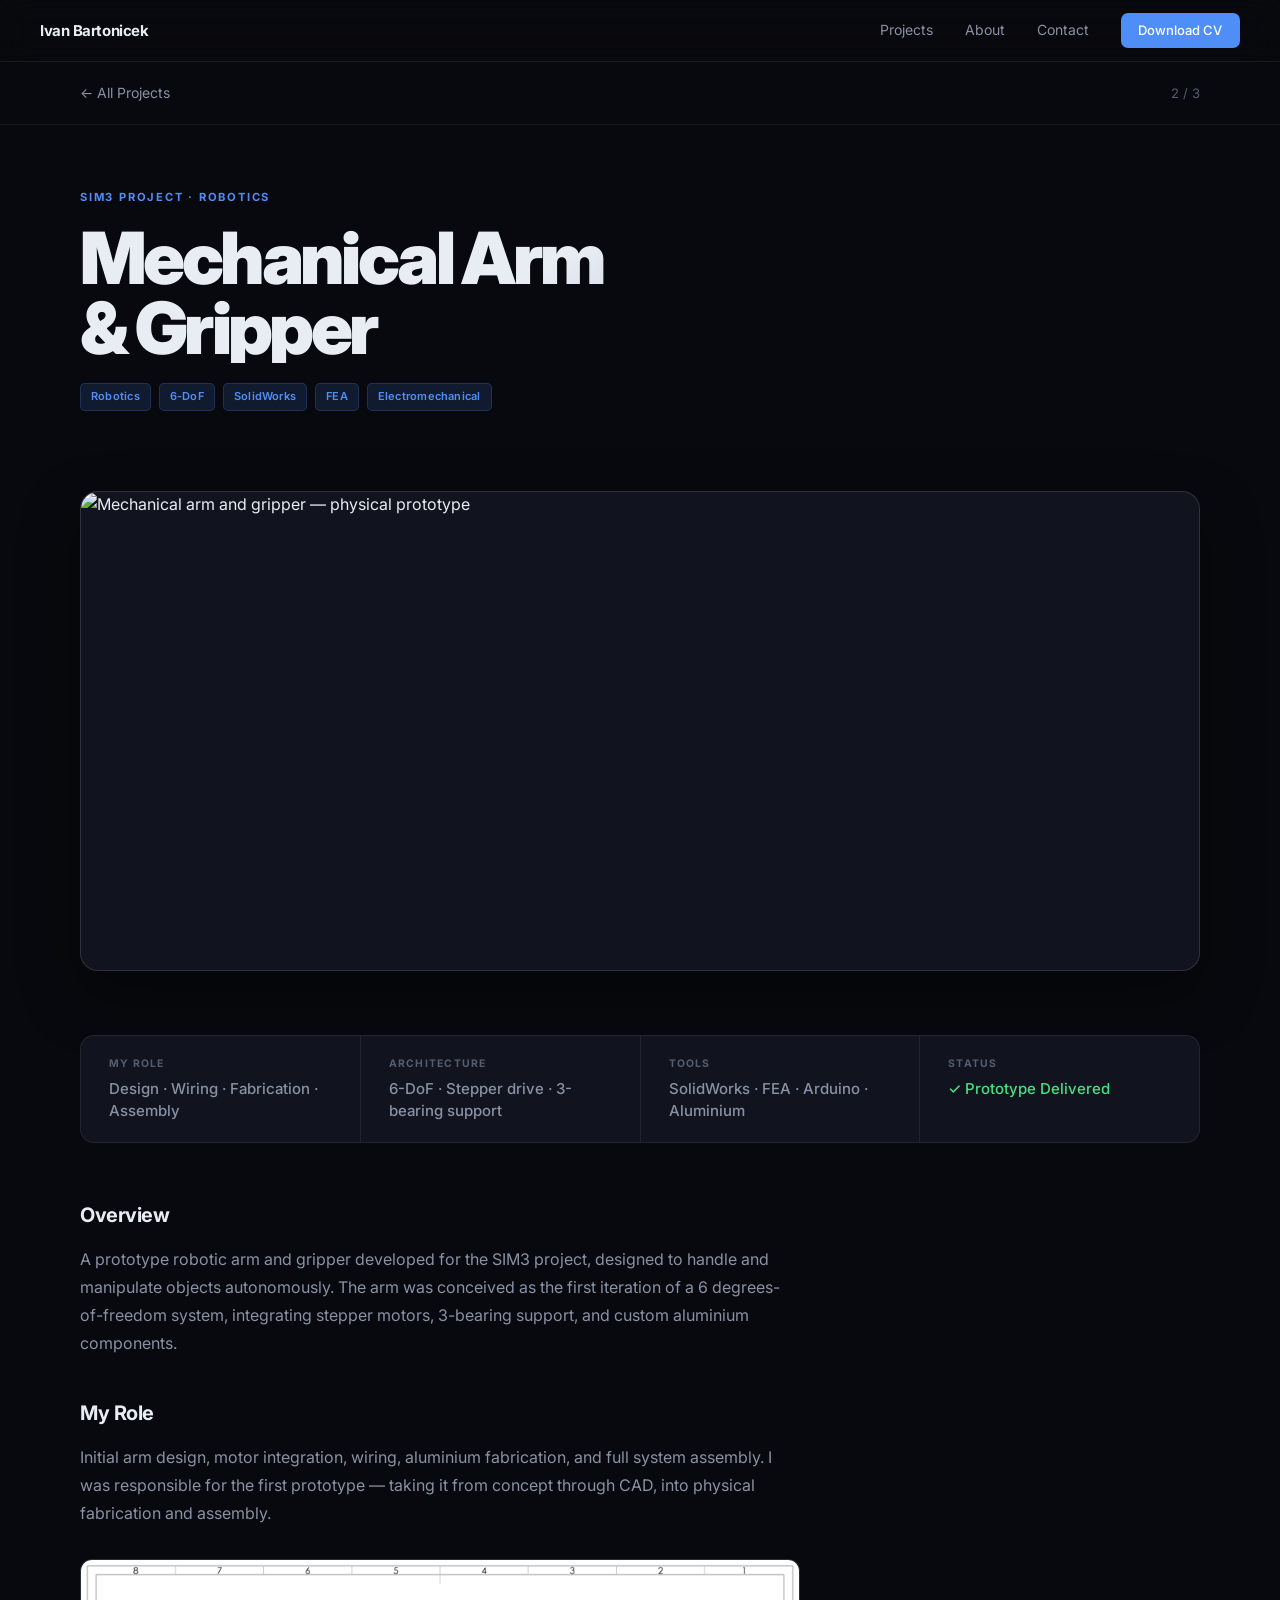
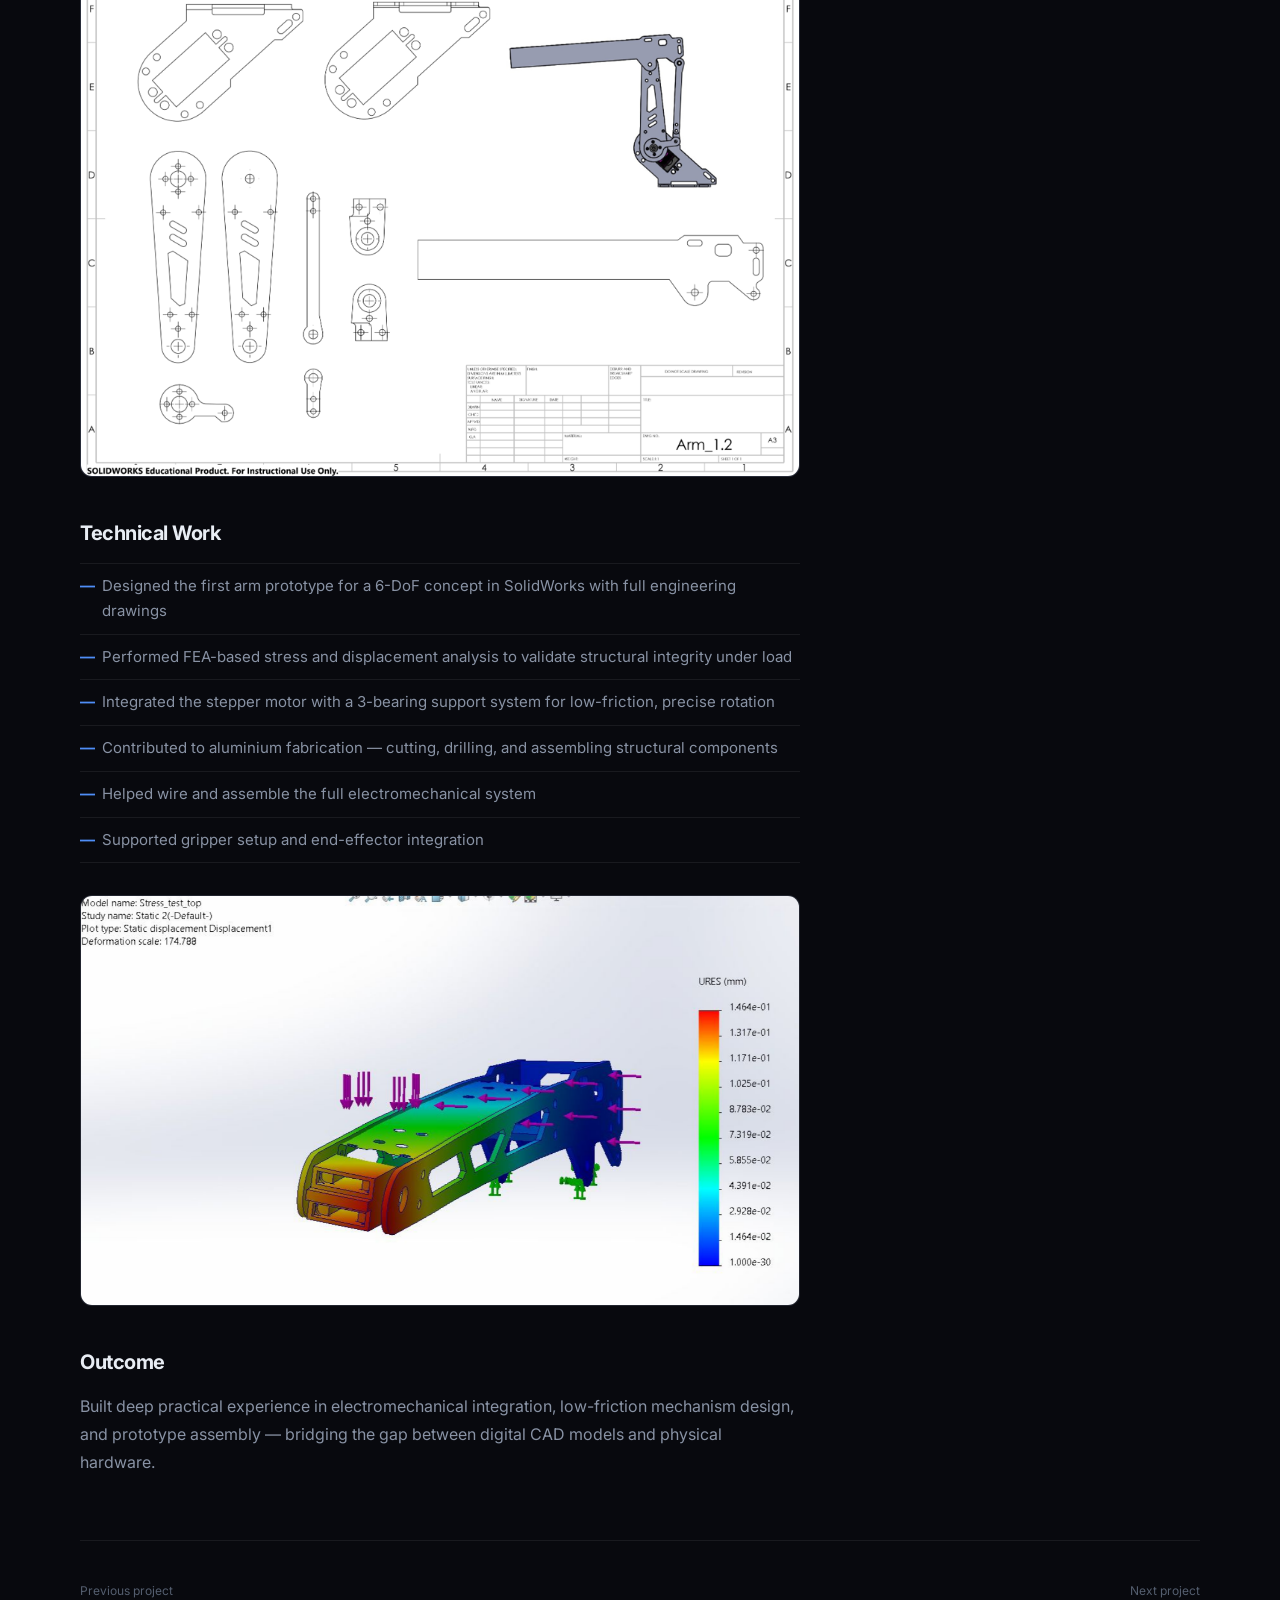
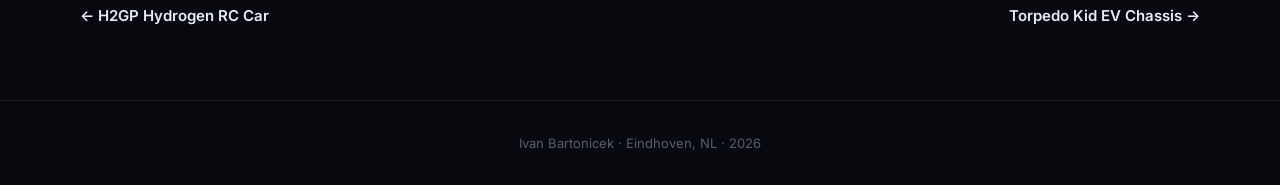
==== arm.html @ 15691b19 "Replace project sidebars with stats strip, update arm photo - Removed redundant sidebar from all 3 p" ====
<!DOCTYPE html>
<html lang="en">
<head>
  <meta charset="UTF-8">
  <meta name="viewport" content="width=device-width, initial-scale=1.0">
  <title>Mechanical Arm & Gripper — Ivan Bartonicek</title>
  <link rel="stylesheet" href="style.css">
  <link rel="preconnect" href="https://fonts.googleapis.com">
  <link rel="preconnect" href="https://fonts.gstatic.com" crossorigin>
  <link href="https://fonts.googleapis.com/css2?family=Inter:ital,opsz,wght@0,14..32,300..900;1,14..32,300..900&display=swap" rel="stylesheet">
</head>
<body>
  <nav id="nav" class="scrolled">
    <a href="index.html" class="nav-logo">Ivan Bartonicek</a>
    <div class="nav-links">
      <a href="index.html#projects" class="hide-sm">Projects</a>
      <a href="index.html#about" class="hide-sm">About</a>
      <a href="index.html#contact">Contact</a>
      <a href="cv.pdf" download class="nav-cta">Download CV</a>
    </div>
  </nav>

  <div class="project-nav-bar">
    <div class="container">
      <div class="project-nav-inner">
        <a href="index.html#projects" class="back-link">← All Projects</a>
        <span class="project-count">2 / 3</span>
      </div>
    </div>
  </div>

  <section class="project-hero-section">
    <div class="container">
      <p class="project-eyebrow">SIM3 Project · Robotics</p>
      <h1 class="project-title">Mechanical Arm<br>& Gripper</h1>
      <div class="project-tags">
        <span class="tag">Robotics</span>
        <span class="tag">6-DoF</span>
        <span class="tag">SolidWorks</span>
        <span class="tag">FEA</span>
        <span class="tag">Electromechanical</span>
      </div>
    </div>
  </section>

  <div class="container">
    <img src="images/arm-photo.jpg" alt="Mechanical arm and gripper — physical prototype" class="project-cover" style="object-fit:cover; object-position: center 40%;">

    <!-- Quick stats strip -->
    <div class="project-stats-strip">
      <div class="pstat">
        <div class="pstat-label">My Role</div>
        <div class="pstat-value">Design · Wiring · Fabrication · Assembly</div>
      </div>
      <div class="pstat-divider"></div>
      <div class="pstat">
        <div class="pstat-label">Architecture</div>
        <div class="pstat-value">6-DoF · Stepper drive · 3-bearing support</div>
      </div>
      <div class="pstat-divider"></div>
      <div class="pstat">
        <div class="pstat-label">Tools</div>
        <div class="pstat-value">SolidWorks · FEA · Arduino · Aluminium</div>
      </div>
      <div class="pstat-divider"></div>
      <div class="pstat">
        <div class="pstat-label">Status</div>
        <div class="pstat-value pstat-green">✓ Prototype Delivered</div>
      </div>
    </div>

    <div class="project-content-full">
      <h2>Overview</h2>
      <p>A prototype robotic arm and gripper developed for the SIM3 project, designed to handle and manipulate objects autonomously. The arm was conceived as the first iteration of a 6 degrees-of-freedom system, integrating stepper motors, 3-bearing support, and custom aluminium components.</p>

      <h2>My Role</h2>
      <p>Initial arm design, motor integration, wiring, aluminium fabrication, and full system assembly. I was responsible for the first prototype — taking it from concept through CAD, into physical fabrication and assembly.</p>

      <img src="images/arm-drawing.png" alt="SolidWorks engineering drawing" class="content-image contain">

      <h2>Technical Work</h2>
      <ul>
        <li>Designed the first arm prototype for a 6-DoF concept in SolidWorks with full engineering drawings</li>
        <li>Performed FEA-based stress and displacement analysis to validate structural integrity under load</li>
        <li>Integrated the stepper motor with a 3-bearing support system for low-friction, precise rotation</li>
        <li>Contributed to aluminium fabrication — cutting, drilling, and assembling structural components</li>
        <li>Helped wire and assemble the full electromechanical system</li>
        <li>Supported gripper setup and end-effector integration</li>
      </ul>

      <img src="images/torpedo-fea.png" alt="SolidWorks FEA — static displacement analysis" class="content-image">

      <h2>Outcome</h2>
      <p>Built deep practical experience in electromechanical integration, low-friction mechanism design, and prototype assembly — bridging the gap between digital CAD models and physical hardware.</p>
    </div>

    <div class="project-pagination">
      <a href="h2gp.html" class="page-link">
        <span class="page-link-label">Previous project</span>
        <span class="page-link-name">← H2GP Hydrogen RC Car</span>
      </a>
      <a href="torpedo.html" class="page-link" style="text-align:right">
        <span class="page-link-label">Next project</span>
        <span class="page-link-name">Torpedo Kid EV Chassis →</span>
      </a>
    </div>
  </div>

  <footer>
    <div class="container">Ivan Bartonicek · Eindhoven, NL · 2026</div>
  </footer>
</body>
</html>
---- style.css ----
/* ─── Variables ───────────────────────── */
:root {
  --bg:          #08090E;
  --bg-2:        #0D0F18;
  --surface:     #11141F;
  --surface-2:   #181C2A;
  --text:        #E8EDF4;
  --text-2:      #8892A4;
  --text-3:      #545E6F;
  --accent:      #4F8EF7;
  --accent-dim:  rgba(79,142,247,0.14);
  --accent-glow: rgba(79,142,247,0.3);
  --border:      rgba(255,255,255,0.07);
  --border-2:    rgba(255,255,255,0.13);
  --radius:      14px;
  --t:           0.22s ease;
  --max:         1200px;
  --font:        'Inter', -apple-system, BlinkMacSystemFont, sans-serif;
  --parallax-y:  0px;
}

/* ─── Reset ───────────────────────────── */
*, *::before, *::after { box-sizing: border-box; margin: 0; padding: 0; }
html { scroll-behavior: smooth; }
body {
  font-family: var(--font);
  background: var(--bg);
  color: var(--text);
  line-height: 1.6;
  -webkit-font-smoothing: antialiased;
  overflow-x: hidden;
}
/* Everything above the background layer */
nav, section, footer, .container { position: relative; z-index: 1; }
img { max-width: 100%; display: block; }
a { text-decoration: none; color: inherit; }

/* ─── Full-page background ────────────── */
.page-grid {
  position: fixed; inset: 0; z-index: 0; pointer-events: none;
  background-image:
    linear-gradient(rgba(79,142,247,0.035) 1px, transparent 1px),
    linear-gradient(90deg, rgba(79,142,247,0.035) 1px, transparent 1px);
  background-size: 72px 72px;
  will-change: transform;
}
.bg-orb {
  position: fixed; border-radius: 50%;
  pointer-events: none; z-index: 0;
  filter: blur(90px); will-change: transform;
}
.bg-orb-1 {
  width: 720px; height: 720px;
  background: radial-gradient(circle, rgba(79,142,247,0.13) 0%, transparent 70%);
  top: -180px; left: -180px;
}
.bg-orb-2 {
  width: 560px; height: 560px;
  background: radial-gradient(circle, rgba(120,100,255,0.09) 0%, transparent 70%);
  top: 55vh; right: -140px;
}
.bg-orb-3 {
  width: 480px; height: 480px;
  background: radial-gradient(circle, rgba(79,142,247,0.07) 0%, transparent 70%);
  bottom: 10vh; left: 25%;
}

/* ─── Keyframes ───────────────────────── */
@keyframes fadeInUp {
  from { opacity: 0; transform: translateY(32px); }
  to   { opacity: 1; transform: translateY(0); }
}
@keyframes fadeInRight {
  from { opacity: 0; transform: translateX(40px); }
  to   { opacity: 1; transform: translateX(0); }
}
@keyframes float {
  0%, 100% { transform: translateY(0); }
  50%       { transform: translateY(-12px); }
}
@keyframes scrollPulse {
  0%, 100% { transform: translateY(0); opacity: 0.8; }
  50%       { transform: translateY(8px); opacity: 0.2; }
}
@keyframes gradientShift {
  0%, 100% { background-position: 0% 50%; }
  50%       { background-position: 100% 50%; }
}

/* ─── Nav ─────────────────────────────── */
nav {
  position: fixed; top: 0; left: 0; right: 0; z-index: 100;
  height: 62px;
  display: flex; align-items: center; justify-content: space-between;
  padding: 0 2.5rem;
  transition: background var(--t), border-color var(--t);
}
nav.scrolled {
  background: rgba(8,9,14,0.88);
  backdrop-filter: blur(16px); -webkit-backdrop-filter: blur(16px);
  border-bottom: 1px solid var(--border);
}
.nav-logo { font-weight: 700; font-size: 0.9375rem; letter-spacing: -0.03em; }
.nav-links { display: flex; align-items: center; gap: 2rem; }
.nav-links a { font-size: 0.875rem; color: var(--text-2); transition: color var(--t); }
.nav-links a:hover { color: var(--text); }
.nav-cta {
  background: var(--accent) !important; color: #fff !important;
  padding: 0.45rem 1.1rem; border-radius: 7px;
  font-weight: 500; font-size: 0.8125rem !important;
  transition: opacity var(--t), box-shadow var(--t) !important;
}
.nav-cta:hover { opacity: 0.88 !important; box-shadow: 0 0 20px var(--accent-glow) !important; }

/* ─── Container ───────────────────────── */
.container { max-width: var(--max); margin: 0 auto; padding: 0 2.5rem; }

/* ─── Hero ────────────────────────────── */
.hero {
  min-height: 100vh;
  display: flex; align-items: center;
  padding: 7rem 0 5rem;
  position: relative; overflow: hidden;
}
.hero::before {
  content: '';
  position: absolute; inset: 0;
  background-image:
    linear-gradient(rgba(79,142,247,0.045) 1px, transparent 1px),
    linear-gradient(90deg, rgba(79,142,247,0.045) 1px, transparent 1px);
  background-size: 64px 64px;
  transform: translateY(var(--parallax-y));
  pointer-events: none; will-change: transform;
}
.hero::after {
  content: '';
  position: absolute; top: -20%; left: -10%;
  width: 70%; height: 80%;
  background: radial-gradient(ellipse, rgba(79,142,247,0.1) 0%, transparent 70%);
  pointer-events: none;
}
.hero-inner {
  display: grid;
  grid-template-columns: 1.15fr 0.85fr;
  gap: 4rem; align-items: center;
  position: relative; z-index: 1;
}

/* Hero entrance animations */
.hero-eyebrow {
  display: inline-flex; align-items: center; gap: 0.5rem;
  font-size: 0.75rem; font-weight: 600;
  color: var(--accent); letter-spacing: 0.12em;
  text-transform: uppercase; margin-bottom: 1.5rem;
  background: var(--accent-dim);
  border: 1px solid rgba(79,142,247,0.25);
  padding: 0.3rem 0.875rem; border-radius: 100px;
  animation: fadeInUp 0.7s cubic-bezier(0.16,1,0.3,1) 0.05s both;
}
.hero-name {
  font-size: clamp(3.5rem, 7vw, 6rem);
  font-weight: 900; letter-spacing: -0.05em;
  line-height: 0.95; margin-bottom: 1.5rem;
  background: linear-gradient(135deg, #E8EDF4 0%, #8892A4 100%);
  background-size: 200% 200%;
  -webkit-background-clip: text; -webkit-text-fill-color: transparent; background-clip: text;
  animation: fadeInUp 0.8s cubic-bezier(0.16,1,0.3,1) 0.18s both;
}
.hero-subtitle {
  font-size: 1.125rem; color: var(--text-2);
  margin-bottom: 1.25rem;
  animation: fadeInUp 0.7s cubic-bezier(0.16,1,0.3,1) 0.32s both;
}
.hero-desc {
  font-size: 1rem; color: var(--text-2);
  max-width: 440px; line-height: 1.75; margin-bottom: 2.75rem;
  animation: fadeInUp 0.7s cubic-bezier(0.16,1,0.3,1) 0.44s both;
}
.hero-actions {
  display: flex; gap: 0.875rem; flex-wrap: wrap; margin-bottom: 3rem;
  animation: fadeInUp 0.7s cubic-bezier(0.16,1,0.3,1) 0.54s both;
}
.hero-stats {
  display: flex; gap: 2rem;
  padding-top: 2rem; border-top: 1px solid var(--border);
  animation: fadeInUp 0.7s cubic-bezier(0.16,1,0.3,1) 0.68s both;
}
.hstat-num {
  font-size: 1.625rem; font-weight: 800;
  letter-spacing: -0.04em; color: var(--text);
}
.hstat-label { font-size: 0.75rem; color: var(--text-3); margin-top: 0.125rem; }

/* Hero image */
.hero-image-wrap {
  animation: fadeInRight 0.9s cubic-bezier(0.16,1,0.3,1) 0.2s both;
}
.hero-image-inner {
  background: var(--surface);
  border: 1px solid var(--border-2); border-radius: 20px; overflow: hidden;
  box-shadow: 0 32px 80px rgba(0,0,0,0.5), 0 0 0 1px var(--border);
  animation: float 6s ease-in-out infinite;
  will-change: transform;
}
.hero-image-inner img { width: 100%; }
.hero-img-badge {
  position: absolute; bottom: -0.75rem; right: -0.75rem;
  background: var(--surface-2); border: 1px solid var(--border-2);
  border-radius: 11px; padding: 0.7rem 1rem;
  display: flex; align-items: center; gap: 0.5rem;
  box-shadow: 0 8px 24px rgba(0,0,0,0.4);
}
.badge-dot {
  width: 7px; height: 7px; background: #4ADE80;
  border-radius: 50%; flex-shrink: 0;
  animation: pulse 2s infinite;
}
@keyframes pulse {
  0%, 100% { box-shadow: 0 0 0 0 rgba(74,222,128,0.5); }
  50%       { box-shadow: 0 0 0 5px rgba(74,222,128,0); }
}
.badge-text { font-size: 0.8125rem; font-weight: 500; color: var(--text); white-space: nowrap; }

/* Scroll indicator */
.scroll-indicator {
  position: absolute; bottom: 2.5rem; left: 50%; transform: translateX(-50%);
  display: flex; flex-direction: column; align-items: center; gap: 0.5rem;
  font-size: 0.625rem; font-weight: 700; color: var(--text-3);
  letter-spacing: 0.14em; text-transform: uppercase;
  transition: opacity 0.4s ease;
  animation: fadeInUp 0.6s ease 1.2s both;
}
.scroll-indicator-line {
  width: 1px; height: 36px;
  background: linear-gradient(to bottom, var(--accent), transparent);
  animation: scrollPulse 2s ease-in-out infinite;
}


/* ─── Buttons ─────────────────────────── */
.btn-primary {
  background: var(--accent); color: #fff;
  padding: 0.8rem 1.625rem; border-radius: 9px;
  font-size: 0.9375rem; font-weight: 600;
  transition: opacity var(--t), transform var(--t), box-shadow var(--t);
  display: inline-flex; align-items: center; gap: 0.5rem;
}
.btn-primary:hover { opacity: 0.9; transform: translateY(-2px); box-shadow: 0 8px 30px var(--accent-glow); }
.btn-secondary {
  background: transparent; color: var(--text);
  padding: 0.8rem 1.625rem; border-radius: 9px;
  font-size: 0.9375rem; font-weight: 600;
  border: 1px solid var(--border-2);
  transition: border-color var(--t), transform var(--t), background var(--t);
  display: inline-flex; align-items: center; gap: 0.5rem;
}
.btn-secondary:hover { border-color: var(--text-3); transform: translateY(-2px); background: var(--surface); }

/* ─── Section helpers ─────────────────── */
.section-label {
  font-size: 0.7rem; font-weight: 700;
  color: var(--accent); letter-spacing: 0.16em;
  text-transform: uppercase; margin-bottom: 0.75rem;
}
.section-title {
  font-size: clamp(2rem, 3.5vw, 2.875rem);
  font-weight: 800; letter-spacing: -0.04em; line-height: 1.1;
  margin-bottom: 0.875rem; color: var(--text);
}
.section-subtitle { font-size: 1.0625rem; color: var(--text-2); line-height: 1.65; }

/* ─── Scroll reveal ───────────────────── */
.reveal {
  opacity: 0; transform: translateY(28px);
  transition: opacity 0.65s cubic-bezier(0.16,1,0.3,1),
              transform 0.65s cubic-bezier(0.16,1,0.3,1);
}
.reveal.visible { opacity: 1; transform: none; }

/* ─── Projects ────────────────────────── */
.projects { padding: 6rem 0; }
.projects-header { margin-bottom: 5rem; }
.projects-list { display: flex; flex-direction: column; gap: 5rem; }

/* Each project is an open 50/50 split — no box */
.project-row {
  display: grid;
  grid-template-columns: 1fr 1fr;
  gap: 4rem;
  align-items: center;
  min-height: 440px;
}

/* Even rows: text LEFT, image RIGHT */
.project-row:nth-child(even) .project-row-image { order: 2; }
.project-row:nth-child(even) .project-row-body  { order: 1; }

/* Image pane */
.project-row-image {
  overflow: hidden;
  border-radius: 16px;
  background: var(--surface-2);
  height: 380px;
}
.project-row-image img {
  width: 100%; height: 100%;
  transition: transform 0.6s cubic-bezier(0.16,1,0.3,1);
}
.project-row:hover .project-row-image img { transform: scale(1.04); }

/* Per-image crop */
.project-row-image img[src*="torpedo-full"] {
  object-fit: contain; object-position: center center;
}
.project-row-image img[src*="arm-robot"],
.project-row-image img[src*="arm-photo"] {
  object-fit: cover; object-position: center 35%;
}
.project-row-image img[src*="h2gp-worldfinal"] {
  object-fit: contain; object-position: center center;
  background: #0a0c14;
}

/* Text pane */
.project-row-body {
  display: flex; flex-direction: column; justify-content: center;
}
.project-row-meta {
  display: flex; align-items: center; gap: 1rem; margin-bottom: 1.25rem; flex-wrap: wrap;
}
.project-row-num {
  font-size: 0.65rem; font-weight: 800; color: var(--text-3);
  letter-spacing: 0.14em; font-variant-numeric: tabular-nums;
}
.card-tags { display: flex; gap: 0.375rem; flex-wrap: wrap; }
.tag {
  font-size: 0.6875rem; font-weight: 600;
  padding: 0.25rem 0.625rem; border-radius: 5px;
  background: var(--accent-dim); color: var(--accent);
  border: 1px solid rgba(79,142,247,0.2); letter-spacing: 0.02em;
}
.project-row-title {
  font-size: clamp(1.75rem, 3vw, 2.5rem);
  font-weight: 800; letter-spacing: -0.04em;
  color: var(--text); margin-bottom: 1rem; line-height: 1.05;
}
.project-row-desc {
  font-size: 1rem; color: var(--text-2);
  line-height: 1.75; margin-bottom: 2rem; max-width: 420px;
}
.card-link {
  font-size: 0.9375rem; font-weight: 600; color: var(--accent);
  display: inline-flex; align-items: center; gap: 0.5rem;
  transition: gap var(--t);
}
.project-row:hover .card-link { gap: 0.875rem; }

/* ── Scroll slide-in animations ──────── */
.project-row:nth-child(odd)  .project-row-image { opacity: 0; transform: translateX(-50px); }
.project-row:nth-child(even) .project-row-image { opacity: 0; transform: translateX(50px);  }
.project-row-image {
  transition: opacity 0.85s cubic-bezier(0.16,1,0.3,1),
              transform 0.85s cubic-bezier(0.16,1,0.3,1);
}
.project-row-body {
  opacity: 0; transform: translateY(24px);
  transition: opacity 0.75s cubic-bezier(0.16,1,0.3,1) 0.2s,
              transform 0.75s cubic-bezier(0.16,1,0.3,1) 0.2s;
}
.project-row.in-view .project-row-image { opacity: 1; transform: none; }
.project-row.in-view .project-row-body  { opacity: 1; transform: none; }

/* ─── Image scroll fade-in (about / hero) */
.img-reveal {
  opacity: 0; transform: translateY(20px) scale(0.98);
  transition: opacity 0.7s cubic-bezier(0.16,1,0.3,1),
              transform 0.7s cubic-bezier(0.16,1,0.3,1);
}
.img-reveal.img-visible { opacity: 1; transform: translateY(0) scale(1); }

/* ─── About / Skills ──────────────────── */
.about {
  padding: 6rem 0; border-top: 1px solid var(--border);
  background: linear-gradient(180deg, var(--bg) 0%, var(--bg-2) 100%);
}
.about-inner { display: grid; grid-template-columns: 280px 1fr 1fr; gap: 4rem; align-items: start; }

/* About photo */
.about-photo-col { position: sticky; top: 88px; }
.about-photo {
  width: 100%; height: 420px;
  object-fit: cover; object-position: center 58%;
  border-radius: 18px;
  border: 1px solid var(--border-2);
  box-shadow: 0 24px 60px rgba(0,0,0,0.45);
  display: block;
}
.about-text p { font-size: 1rem; color: var(--text-2); line-height: 1.75; margin-bottom: 1rem; }
.stats-row {
  display: flex; gap: 2.5rem; margin-top: 2.5rem;
  padding-top: 2rem; border-top: 1px solid var(--border);
}
.stat-num { font-size: 2rem; font-weight: 800; letter-spacing: -0.05em; color: var(--text); }
.stat-label { font-size: 0.78rem; color: var(--text-3); margin-top: 0.125rem; }
.skills-group { margin-bottom: 1.75rem; }
.skills-group:last-child { margin-bottom: 0; }
.skills-group-label {
  font-size: 0.68rem; font-weight: 700; color: var(--text-3);
  letter-spacing: 0.12em; text-transform: uppercase; margin-bottom: 0.625rem;
}
.skills-chips { display: flex; flex-wrap: wrap; gap: 0.5rem; }
.skill-chip {
  font-size: 0.8125rem; padding: 0.375rem 0.75rem;
  border-radius: 7px; border: 1px solid var(--border-2);
  color: var(--text-2); background: var(--surface);
  transition: color var(--t), border-color var(--t), transform var(--t);
  cursor: default;
}
.skill-chip:hover { color: var(--text); border-color: rgba(79,142,247,0.4); transform: translateY(-1px); }

/* ─── Contact ─────────────────────────── */
.contact {
  padding: 6rem 0; text-align: center;
  border-top: 1px solid var(--border); position: relative; overflow: hidden;
}
.contact::before {
  content: '';
  position: absolute; bottom: 0; left: 50%; transform: translateX(-50%);
  width: 600px; height: 300px;
  background: radial-gradient(ellipse, rgba(79,142,247,0.08) 0%, transparent 70%);
  pointer-events: none;
}
.contact .section-subtitle { margin: 0 auto; max-width: 440px; }
.contact-links {
  display: flex; justify-content: center;
  gap: 1rem; margin-top: 2.5rem; flex-wrap: wrap;
  position: relative; z-index: 1;
}
.contact-link {
  display: flex; align-items: center; gap: 0.5rem;
  font-size: 0.9375rem; color: var(--text-2);
  padding: 0.65rem 1.25rem;
  border: 1px solid var(--border-2); border-radius: 9px;
  background: var(--surface);
  transition: color var(--t), border-color var(--t), transform var(--t), box-shadow var(--t);
}
.contact-link:hover {
  color: var(--text); border-color: rgba(79,142,247,0.4);
  transform: translateY(-2px); box-shadow: 0 4px 20px rgba(0,0,0,0.3);
}

/* ─── Footer ──────────────────────────── */
footer {
  padding: 2rem 0; border-top: 1px solid var(--border);
  text-align: center; font-size: 0.8125rem; color: var(--text-3);
}

/* ─── Project stats strip ─────────────── */
.project-stats-strip {
  display: flex; align-items: stretch; gap: 0;
  border: 1px solid var(--border); border-radius: 14px;
  background: var(--surface); overflow: hidden;
  margin-bottom: 3.5rem;
}
.pstat {
  flex: 1; padding: 1.25rem 1.75rem;
  display: flex; flex-direction: column; gap: 0.375rem;
}
.pstat-label {
  font-size: 0.65rem; font-weight: 700; color: var(--text-3);
  letter-spacing: 0.12em; text-transform: uppercase;
}
.pstat-value { font-size: 0.9375rem; color: var(--text-2); line-height: 1.45; font-weight: 500; }
.pstat-green { color: #4ADE80; }
.pstat-blue  { color: var(--accent); }
.pstat-divider { width: 1px; background: var(--border); flex-shrink: 0; }

/* Full-width project content (no sidebar) */
.project-content-full {
  max-width: 720px; margin-bottom: 4rem;
}
.project-content-full h2 {
  font-size: 1.25rem; font-weight: 700; letter-spacing: -0.025em;
  margin-bottom: 0.875rem; margin-top: 2.5rem; color: var(--text);
}
.project-content-full h2:first-child { margin-top: 0; }
.project-content-full p { font-size: 1rem; color: var(--text-2); line-height: 1.75; margin-bottom: 0.875rem; }
.project-content-full ul { list-style: none; margin-bottom: 0.875rem; }
.project-content-full ul li {
  font-size: 0.9375rem; color: var(--text-2); line-height: 1.65;
  padding: 0.625rem 0 0.625rem 1.375rem;
  position: relative; border-bottom: 1px solid var(--border);
}
.project-content-full ul li:first-child { border-top: 1px solid var(--border); }
.project-content-full ul li::before { content: '—'; position: absolute; left: 0; color: var(--accent); font-weight: 700; }

@media (max-width: 640px) {
  .project-stats-strip { flex-direction: column; }
  .pstat-divider { width: auto; height: 1px; }
}

/* ─── Project detail pages ────────────── */
.project-nav-bar { padding: 1.25rem 0; border-bottom: 1px solid var(--border); margin-top: 62px; }
.project-nav-inner { display: flex; align-items: center; justify-content: space-between; }
.back-link {
  display: inline-flex; align-items: center; gap: 0.375rem;
  font-size: 0.875rem; color: var(--text-2); transition: color var(--t);
}
.back-link:hover { color: var(--text); }
.project-count { font-size: 0.8125rem; color: var(--text-3); }
.project-hero-section { padding: 4rem 0 2.5rem; }
.project-eyebrow {
  font-size: 0.7rem; font-weight: 700; color: var(--accent);
  letter-spacing: 0.16em; text-transform: uppercase; margin-bottom: 1rem;
}
.project-title {
  font-size: clamp(2.75rem, 6vw, 4.5rem); font-weight: 900;
  letter-spacing: -0.05em; line-height: 0.97; margin-bottom: 1.25rem;
  background: linear-gradient(150deg, #E8EDF4 40%, #8892A4 100%);
  -webkit-background-clip: text; -webkit-text-fill-color: transparent; background-clip: text;
}
.project-tags { display: flex; gap: 0.5rem; flex-wrap: wrap; }
.project-cover {
  width: 100%; aspect-ratio: 21/9; object-fit: cover;
  border-radius: 18px; background: var(--surface);
  margin: 2.5rem 0 4rem; border: 1px solid var(--border-2);
  box-shadow: 0 24px 60px rgba(0,0,0,0.4);
}
.project-body { display: grid; grid-template-columns: 1fr 300px; gap: 4rem; margin-bottom: 4rem; align-items: start; }
.project-content h2 {
  font-size: 1.25rem; font-weight: 700; letter-spacing: -0.025em;
  margin-bottom: 0.875rem; margin-top: 2.5rem; color: var(--text);
}
.project-content h2:first-child { margin-top: 0; }
.project-content p { font-size: 1rem; color: var(--text-2); line-height: 1.75; margin-bottom: 0.875rem; }
.project-content ul { list-style: none; margin-bottom: 0.875rem; }
.project-content ul li {
  font-size: 0.9375rem; color: var(--text-2); line-height: 1.65;
  padding: 0.625rem 0 0.625rem 1.375rem;
  position: relative; border-bottom: 1px solid var(--border);
}
.project-content ul li:first-child { border-top: 1px solid var(--border); }
.project-content ul li::before { content: '—'; position: absolute; left: 0; color: var(--accent); font-weight: 700; }
.project-sidebar { position: sticky; top: 82px; }
.info-card {
  background: var(--surface); border: 1px solid var(--border);
  border-radius: var(--radius); padding: 1.25rem 1.5rem; margin-bottom: 0.875rem;
}
.info-label {
  font-size: 0.65rem; font-weight: 700; color: var(--text-3);
  letter-spacing: 0.12em; text-transform: uppercase; margin-bottom: 0.5rem;
}
.info-value { font-size: 0.9375rem; color: var(--text-2); line-height: 1.5; }
.result-card {
  background: var(--accent-dim); border: 1px solid rgba(79,142,247,0.25);
  border-radius: var(--radius); padding: 1.25rem 1.5rem;
}
.result-card .info-label { color: var(--accent); }
.result-card .info-value { color: #93C5FD; font-weight: 500; line-height: 1.6; }
/* Inline content images within project body */
.content-image {
  width: 100%; border-radius: 12px; border: 1px solid var(--border);
  background: var(--surface); margin: 2rem 0;
  display: block; object-fit: cover;
}
.content-image.contain { object-fit: contain; background: var(--surface-2); }

.gallery-section { margin-bottom: 4rem; }
.gallery-title { font-size: 1.25rem; font-weight: 700; letter-spacing: -0.025em; margin-bottom: 1.25rem; color: var(--text); }
.gallery-grid { display: grid; grid-template-columns: repeat(2, 1fr); gap: 1rem; }
.gallery-grid.g3 { grid-template-columns: repeat(3, 1fr); }
.gallery-img {
  width: 100%; border-radius: 10px; border: 1px solid var(--border);
  background: var(--surface); aspect-ratio: 4/3; object-fit: cover;
  transition: transform 0.4s cubic-bezier(0.16,1,0.3,1), border-color var(--t);
}
.gallery-img.contain { object-fit: contain; }
.gallery-img:hover { transform: scale(1.02); border-color: var(--border-2); }
.project-pagination {
  display: flex; justify-content: space-between;
  padding: 2.5rem 0; border-top: 1px solid var(--border); margin-bottom: 2rem;
}
.page-link { display: flex; flex-direction: column; gap: 0.2rem; color: var(--text-2); transition: color var(--t); }
.page-link:hover { color: var(--text); }
.page-link-label { font-size: 0.75rem; color: var(--text-3); }
.page-link-name { font-size: 0.9375rem; font-weight: 600; color: var(--text); }

/* ─── Reduced motion ──────────────────── */
@media (prefers-reduced-motion: reduce) {
  .hero-eyebrow, .hero-name, .hero-subtitle, .hero-desc,
  .hero-actions, .hero-stats, .hero-image-wrap,
  .scroll-indicator, .scroll-indicator-line { animation: none !important; opacity: 1 !important; transform: none !important; }
  .hero-image-inner { animation: none !important; }
  .reveal { opacity: 1 !important; transform: none !important; transition: none !important; }
  .project-row, .skill-chip, .contact-link, .gallery-img { transition: none !important; }
}

/* ─── Responsive ──────────────────────── */
@media (max-width: 1100px) {
  .about-inner { grid-template-columns: 220px 1fr 1fr; gap: 2.5rem; }
}
@media (max-width: 960px) {
  .hero-inner { grid-template-columns: 1fr; gap: 3rem; }
  .hero-image-wrap { display: none; }
  .projects-list { gap: 3.5rem; }
  .project-row { grid-template-columns: 1fr; gap: 1.5rem; min-height: unset; }
  .project-row:nth-child(even) .project-row-image { order: unset; }
  .project-row:nth-child(even) .project-row-body  { order: unset; }
  .project-row-image { height: 260px; }
  .project-row-body { padding: 0; }
  .about-inner { grid-template-columns: 1fr 1fr; gap: 2.5rem; }
  .about-photo-col { grid-column: 1 / -1; position: static; }
  .about-photo { height: 300px; object-position: center 58%; }
  .project-body { grid-template-columns: 1fr; }
  .project-sidebar { position: static; }
  .gallery-grid.g3 { grid-template-columns: 1fr 1fr; }
  .scroll-indicator { display: none; }
}
@media (max-width: 640px) {
  nav { padding: 0 1.25rem; }
  .container { padding: 0 1.25rem; }
  .hero-name { font-size: 3rem; }
  .stats-row, .hero-stats { flex-wrap: wrap; gap: 1.5rem; }
  .project-row-body { padding: 1.5rem; }
  .about-inner { grid-template-columns: 1fr; }
  .about-photo { height: 260px; object-position: center 58%; }
  .gallery-grid, .gallery-grid.g3 { grid-template-columns: 1fr; }
  .project-pagination { flex-direction: column; gap: 1.5rem; }
  .contact-links { flex-direction: column; align-items: center; }
  .nav-links .hide-sm { display: none; }
}
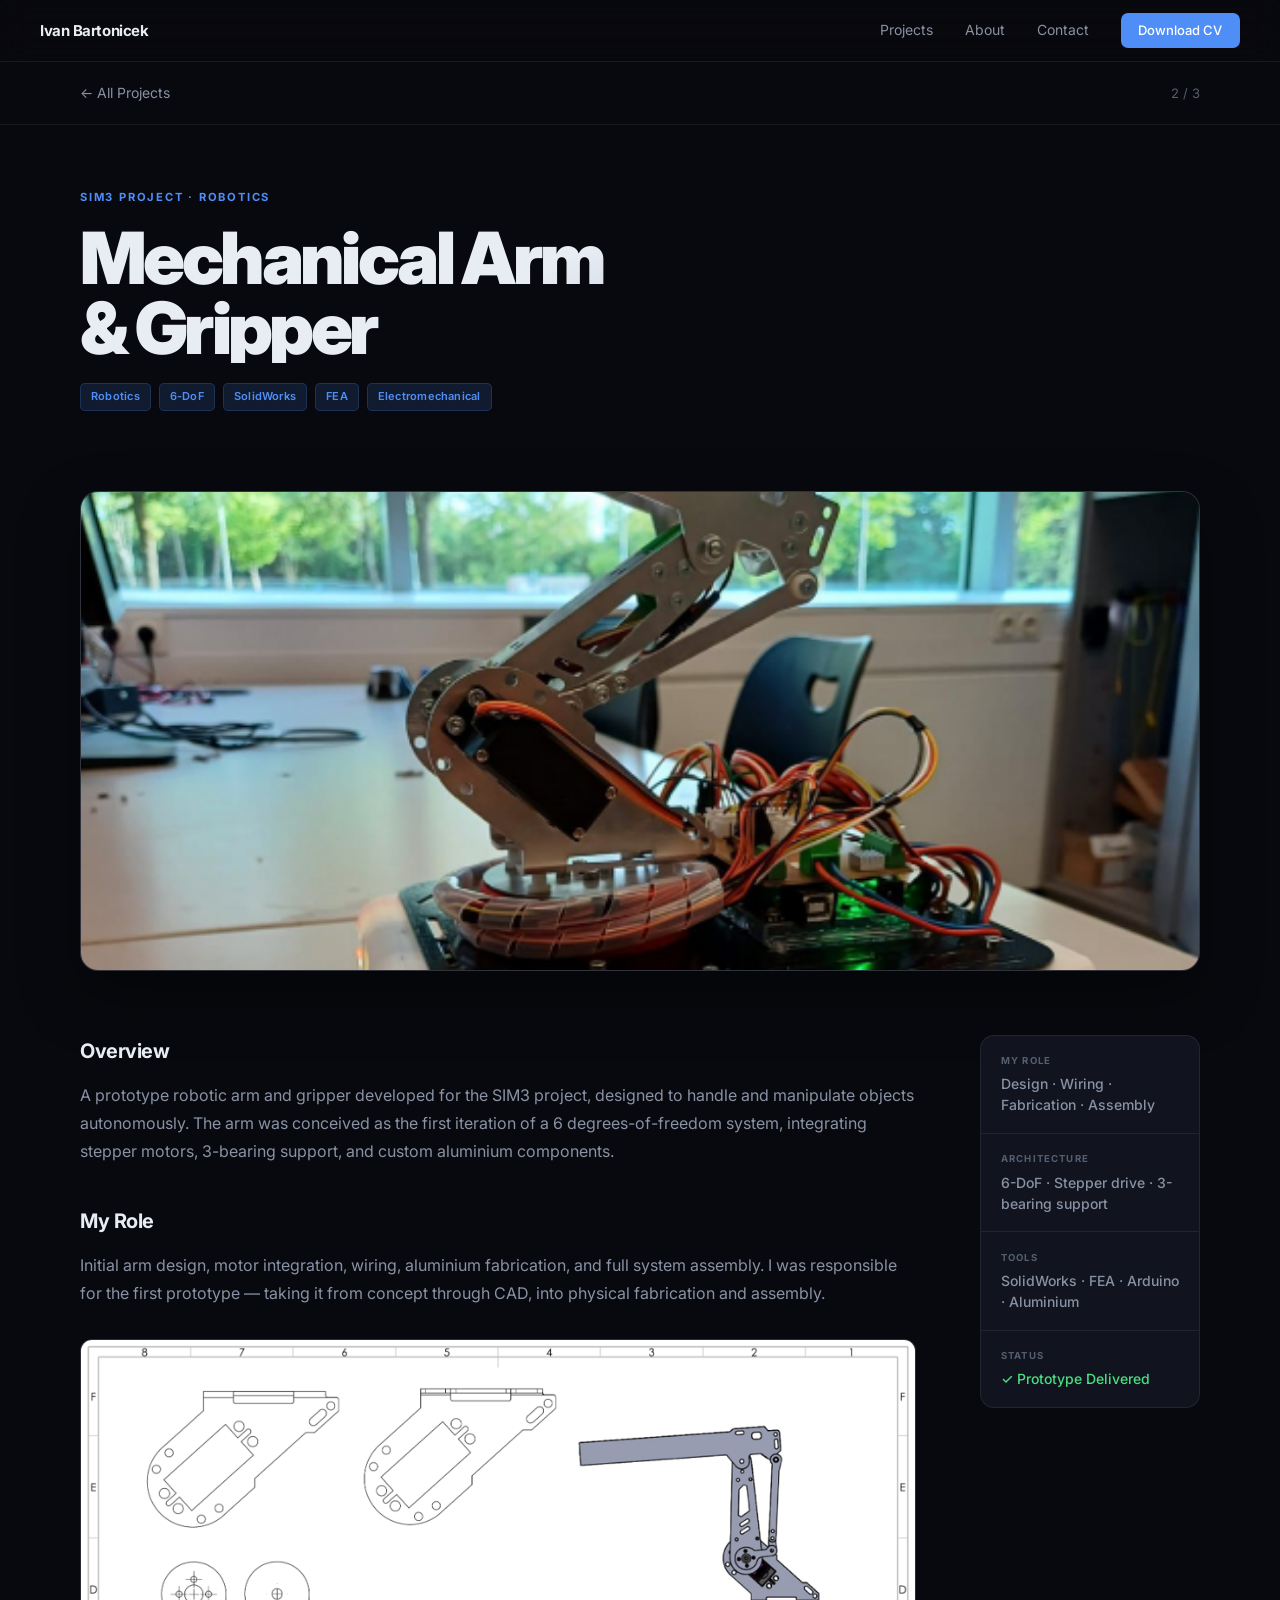
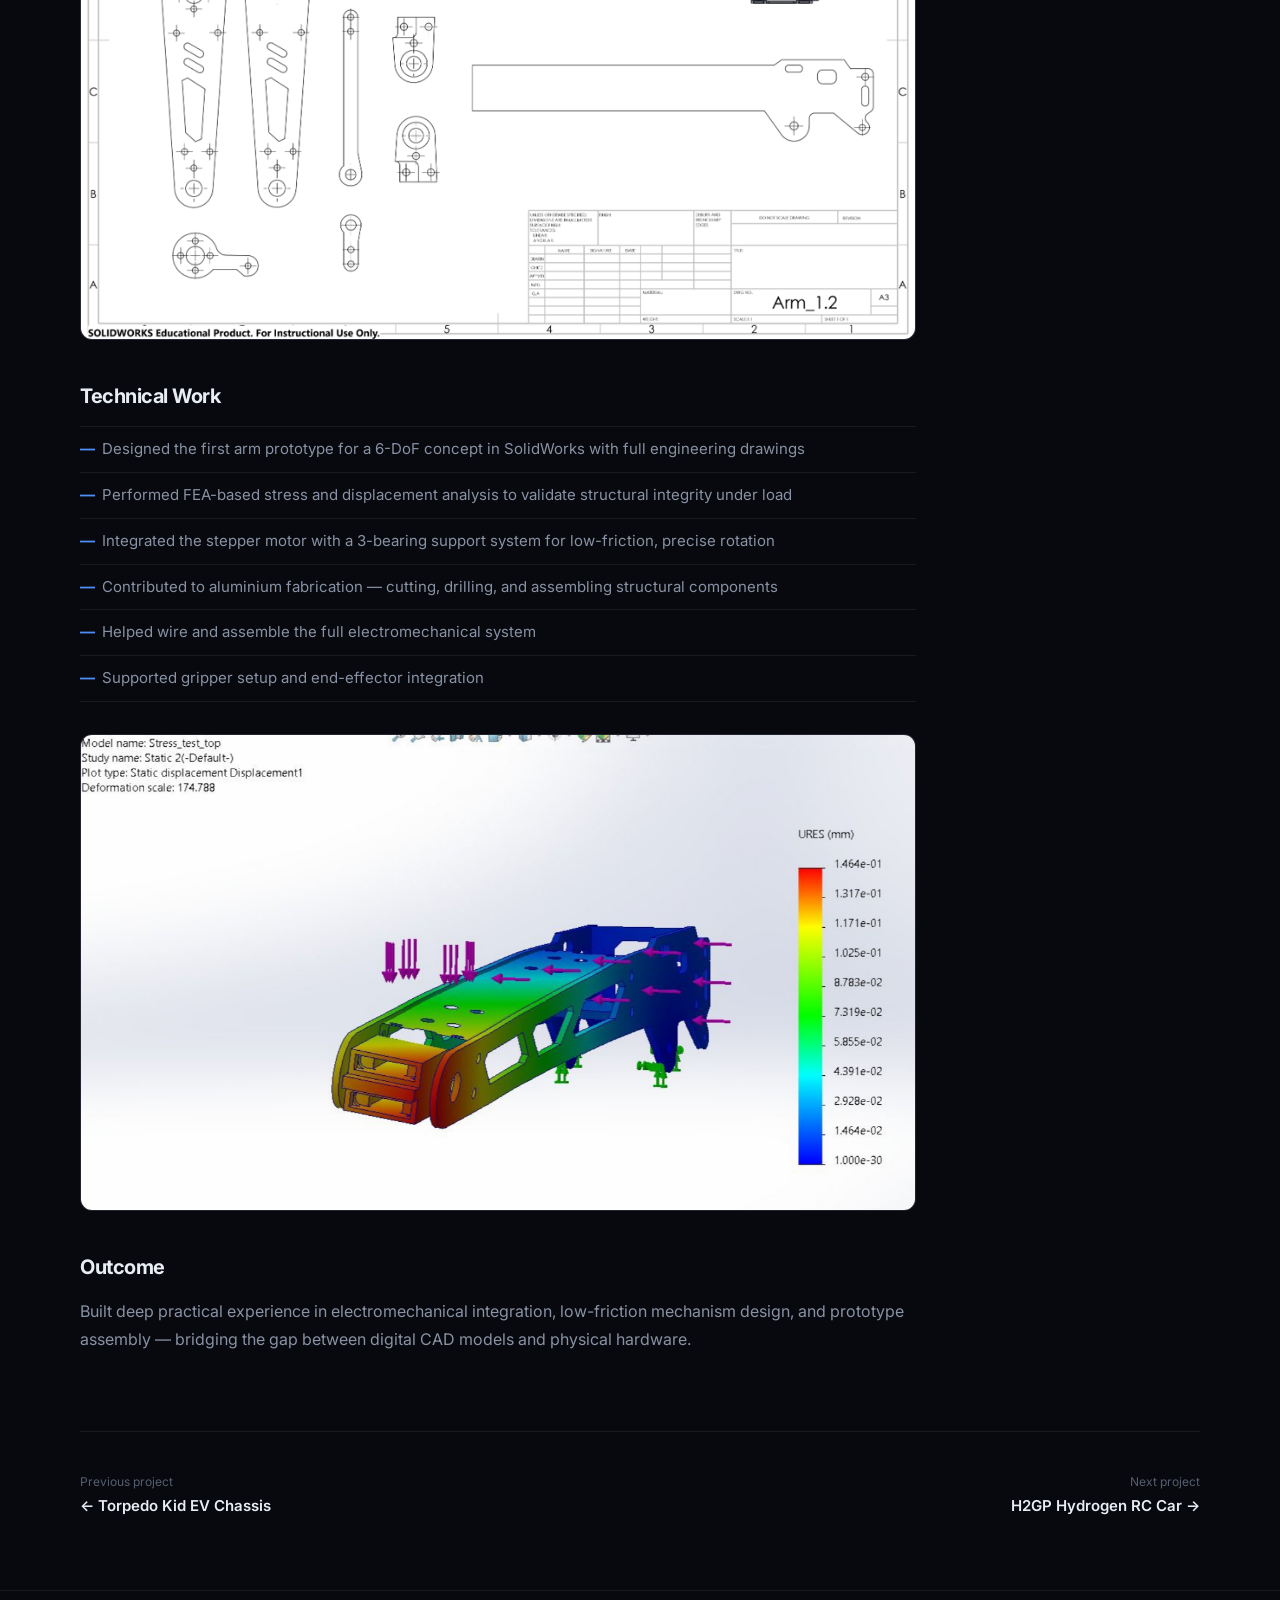
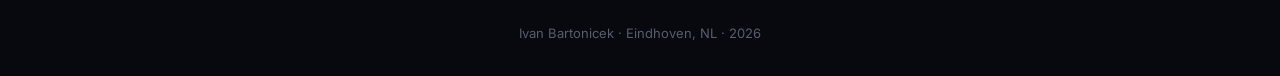
==== commit b463dd27: "Make stats strip vertical, fix arm image fallback - Stats strip is now a vertical sticky sidebar (ri" ====
--- a/arm.html
+++ b/arm.html
@@ -44,64 +44,62 @@
   </section>
 
   <div class="container">
-    <img src="images/arm-photo.jpg" alt="Mechanical arm and gripper — physical prototype" class="project-cover" style="object-fit:cover; object-position: center 40%;">
+    <img src="images/arm-robot.png" alt="Mechanical arm and gripper prototype" class="project-cover">
 
-    <!-- Quick stats strip -->
-    <div class="project-stats-strip">
-      <div class="pstat">
-        <div class="pstat-label">My Role</div>
-        <div class="pstat-value">Design · Wiring · Fabrication · Assembly</div>
+    <div class="project-page-body">
+      <div class="project-content-full">
+        <h2>Overview</h2>
+        <p>A prototype robotic arm and gripper developed for the SIM3 project, designed to handle and manipulate objects autonomously. The arm was conceived as the first iteration of a 6 degrees-of-freedom system, integrating stepper motors, 3-bearing support, and custom aluminium components.</p>
+
+        <h2>My Role</h2>
+        <p>Initial arm design, motor integration, wiring, aluminium fabrication, and full system assembly. I was responsible for the first prototype — taking it from concept through CAD, into physical fabrication and assembly.</p>
+
+        <img src="images/arm-drawing.png" alt="SolidWorks engineering drawing" class="content-image contain">
+
+        <h2>Technical Work</h2>
+        <ul>
+          <li>Designed the first arm prototype for a 6-DoF concept in SolidWorks with full engineering drawings</li>
+          <li>Performed FEA-based stress and displacement analysis to validate structural integrity under load</li>
+          <li>Integrated the stepper motor with a 3-bearing support system for low-friction, precise rotation</li>
+          <li>Contributed to aluminium fabrication — cutting, drilling, and assembling structural components</li>
+          <li>Helped wire and assemble the full electromechanical system</li>
+          <li>Supported gripper setup and end-effector integration</li>
+        </ul>
+
+        <img src="images/torpedo-fea.png" alt="SolidWorks FEA — static displacement analysis" class="content-image">
+
+        <h2>Outcome</h2>
+        <p>Built deep practical experience in electromechanical integration, low-friction mechanism design, and prototype assembly — bridging the gap between digital CAD models and physical hardware.</p>
       </div>
-      <div class="pstat-divider"></div>
-      <div class="pstat">
-        <div class="pstat-label">Architecture</div>
-        <div class="pstat-value">6-DoF · Stepper drive · 3-bearing support</div>
-      </div>
-      <div class="pstat-divider"></div>
-      <div class="pstat">
-        <div class="pstat-label">Tools</div>
-        <div class="pstat-value">SolidWorks · FEA · Arduino · Aluminium</div>
-      </div>
-      <div class="pstat-divider"></div>
-      <div class="pstat">
-        <div class="pstat-label">Status</div>
-        <div class="pstat-value pstat-green">✓ Prototype Delivered</div>
+
+      <div class="project-stats-strip">
+        <div class="pstat">
+          <div class="pstat-label">My Role</div>
+          <div class="pstat-value">Design · Wiring · Fabrication · Assembly</div>
+        </div>
+        <div class="pstat">
+          <div class="pstat-label">Architecture</div>
+          <div class="pstat-value">6-DoF · Stepper drive · 3-bearing support</div>
+        </div>
+        <div class="pstat">
+          <div class="pstat-label">Tools</div>
+          <div class="pstat-value">SolidWorks · FEA · Arduino · Aluminium</div>
+        </div>
+        <div class="pstat">
+          <div class="pstat-label">Status</div>
+          <div class="pstat-value pstat-green">✓ Prototype Delivered</div>
+        </div>
       </div>
     </div>
 
-    <div class="project-content-full">
-      <h2>Overview</h2>
-      <p>A prototype robotic arm and gripper developed for the SIM3 project, designed to handle and manipulate objects autonomously. The arm was conceived as the first iteration of a 6 degrees-of-freedom system, integrating stepper motors, 3-bearing support, and custom aluminium components.</p>
-
-      <h2>My Role</h2>
-      <p>Initial arm design, motor integration, wiring, aluminium fabrication, and full system assembly. I was responsible for the first prototype — taking it from concept through CAD, into physical fabrication and assembly.</p>
-
-      <img src="images/arm-drawing.png" alt="SolidWorks engineering drawing" class="content-image contain">
-
-      <h2>Technical Work</h2>
-      <ul>
-        <li>Designed the first arm prototype for a 6-DoF concept in SolidWorks with full engineering drawings</li>
-        <li>Performed FEA-based stress and displacement analysis to validate structural integrity under load</li>
-        <li>Integrated the stepper motor with a 3-bearing support system for low-friction, precise rotation</li>
-        <li>Contributed to aluminium fabrication — cutting, drilling, and assembling structural components</li>
-        <li>Helped wire and assemble the full electromechanical system</li>
-        <li>Supported gripper setup and end-effector integration</li>
-      </ul>
-
-      <img src="images/torpedo-fea.png" alt="SolidWorks FEA — static displacement analysis" class="content-image">
-
-      <h2>Outcome</h2>
-      <p>Built deep practical experience in electromechanical integration, low-friction mechanism design, and prototype assembly — bridging the gap between digital CAD models and physical hardware.</p>
-    </div>
-
     <div class="project-pagination">
-      <a href="h2gp.html" class="page-link">
+      <a href="torpedo.html" class="page-link">
         <span class="page-link-label">Previous project</span>
-        <span class="page-link-name">← H2GP Hydrogen RC Car</span>
+        <span class="page-link-name">← Torpedo Kid EV Chassis</span>
       </a>
-      <a href="torpedo.html" class="page-link" style="text-align:right">
+      <a href="h2gp.html" class="page-link" style="text-align:right">
         <span class="page-link-label">Next project</span>
-        <span class="page-link-name">Torpedo Kid EV Chassis →</span>
+        <span class="page-link-name">H2GP Hydrogen RC Car →</span>
       </a>
     </div>
   </div>
--- a/style.css
+++ b/style.css
@@ -455,30 +455,39 @@
   text-align: center; font-size: 0.8125rem; color: var(--text-3);
 }
 
-/* ─── Project stats strip ─────────────── */
+/* ─── Project layout: content + vertical stats ── */
+.project-page-body {
+  display: grid;
+  grid-template-columns: 1fr 220px;
+  gap: 4rem;
+  align-items: start;
+  margin-bottom: 4rem;
+}
+
+/* Vertical stats strip */
 .project-stats-strip {
-  display: flex; align-items: stretch; gap: 0;
+  position: sticky; top: 88px;
+  display: flex; flex-direction: column; gap: 0;
   border: 1px solid var(--border); border-radius: 14px;
   background: var(--surface); overflow: hidden;
-  margin-bottom: 3.5rem;
 }
 .pstat {
-  flex: 1; padding: 1.25rem 1.75rem;
-  display: flex; flex-direction: column; gap: 0.375rem;
-}
+  padding: 1.1rem 1.25rem;
+  display: flex; flex-direction: column; gap: 0.3rem;
+  border-bottom: 1px solid var(--border);
+}
+.pstat:last-child { border-bottom: none; }
 .pstat-label {
-  font-size: 0.65rem; font-weight: 700; color: var(--text-3);
+  font-size: 0.6rem; font-weight: 700; color: var(--text-3);
   letter-spacing: 0.12em; text-transform: uppercase;
 }
-.pstat-value { font-size: 0.9375rem; color: var(--text-2); line-height: 1.45; font-weight: 500; }
+.pstat-value { font-size: 0.875rem; color: var(--text-2); line-height: 1.5; font-weight: 500; }
 .pstat-green { color: #4ADE80; }
 .pstat-blue  { color: var(--accent); }
-.pstat-divider { width: 1px; background: var(--border); flex-shrink: 0; }
-
-/* Full-width project content (no sidebar) */
-.project-content-full {
-  max-width: 720px; margin-bottom: 4rem;
-}
+.pstat-divider { display: none; }
+
+/* Project content column */
+.project-content-full { }
 .project-content-full h2 {
   font-size: 1.25rem; font-weight: 700; letter-spacing: -0.025em;
   margin-bottom: 0.875rem; margin-top: 2.5rem; color: var(--text);
@@ -494,9 +503,11 @@
 .project-content-full ul li:first-child { border-top: 1px solid var(--border); }
 .project-content-full ul li::before { content: '—'; position: absolute; left: 0; color: var(--accent); font-weight: 700; }
 
-@media (max-width: 640px) {
-  .project-stats-strip { flex-direction: column; }
-  .pstat-divider { width: auto; height: 1px; }
+@media (max-width: 768px) {
+  .project-page-body { grid-template-columns: 1fr; gap: 2rem; }
+  .project-stats-strip { position: static; flex-direction: row; flex-wrap: wrap; }
+  .pstat { flex: 1; min-width: 140px; border-bottom: none; border-right: 1px solid var(--border); }
+  .pstat:last-child { border-right: none; }
 }
 
 /* ─── Project detail pages ────────────── */
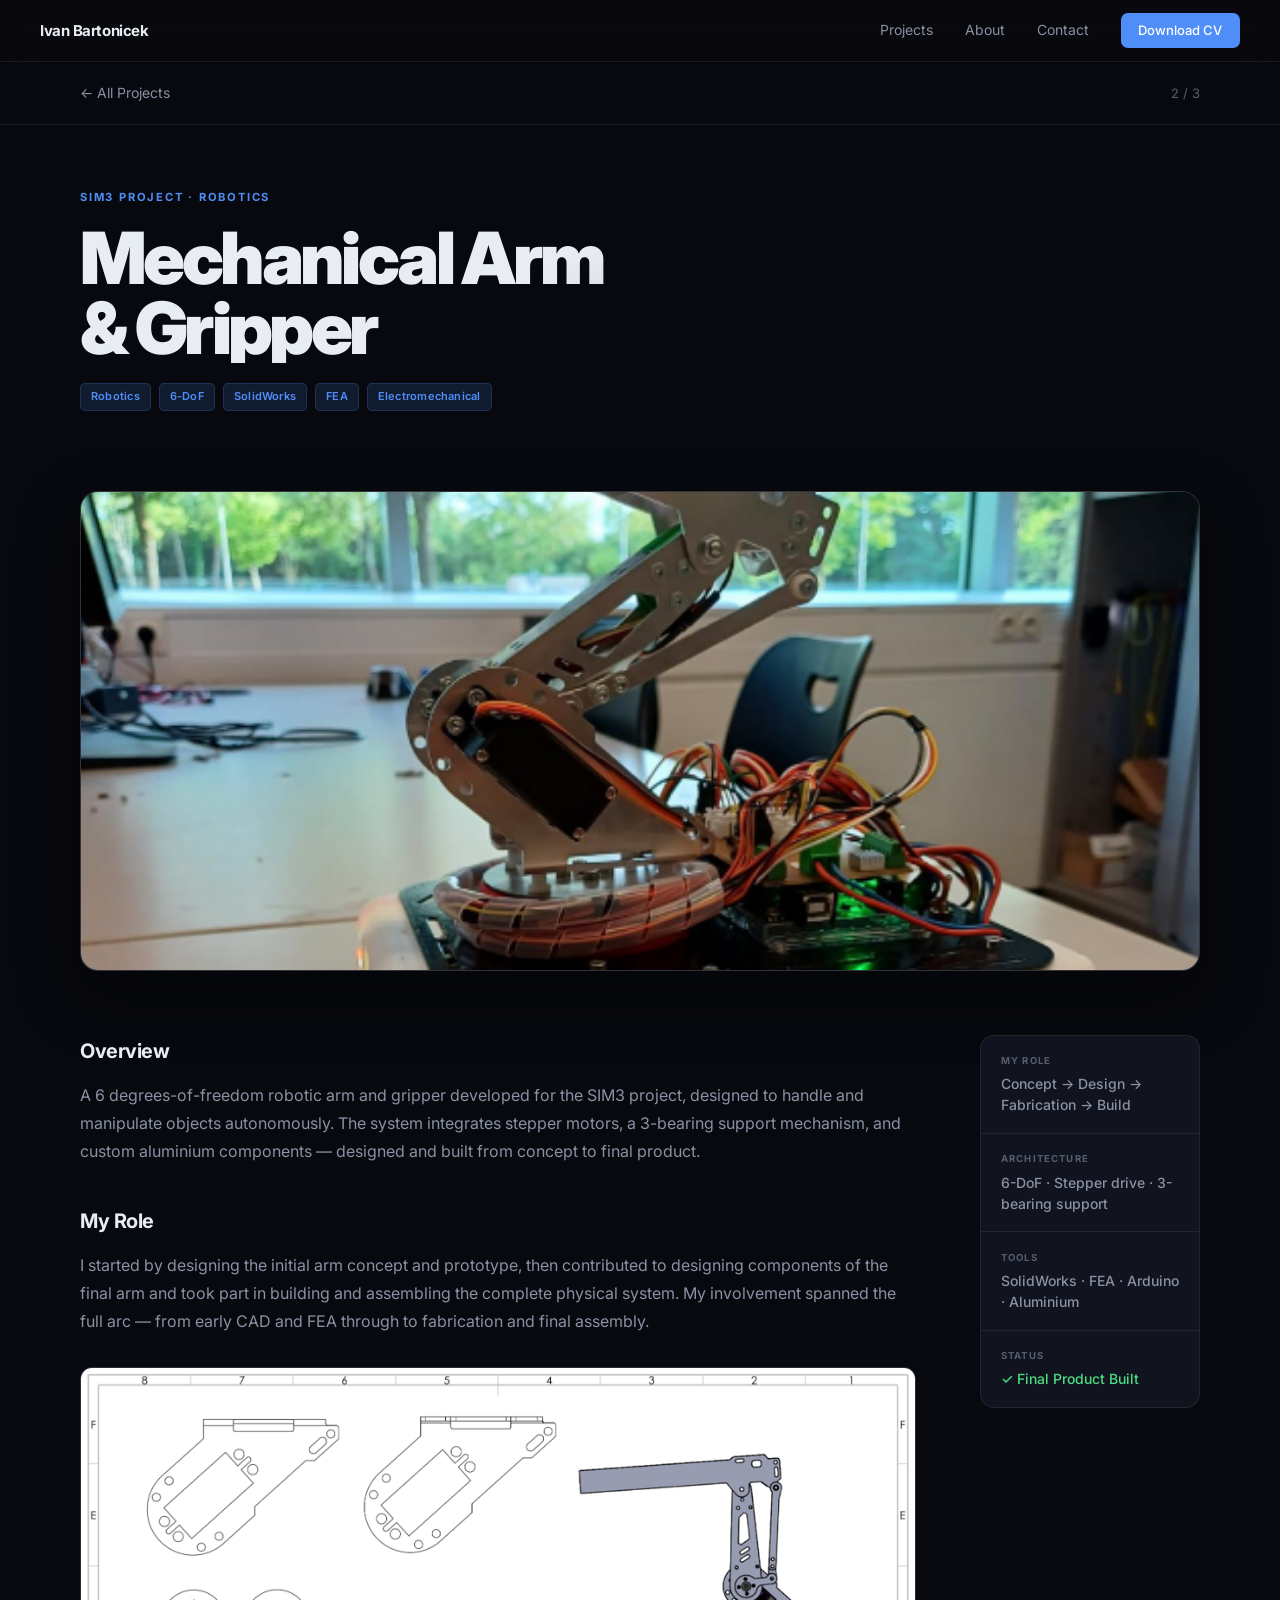
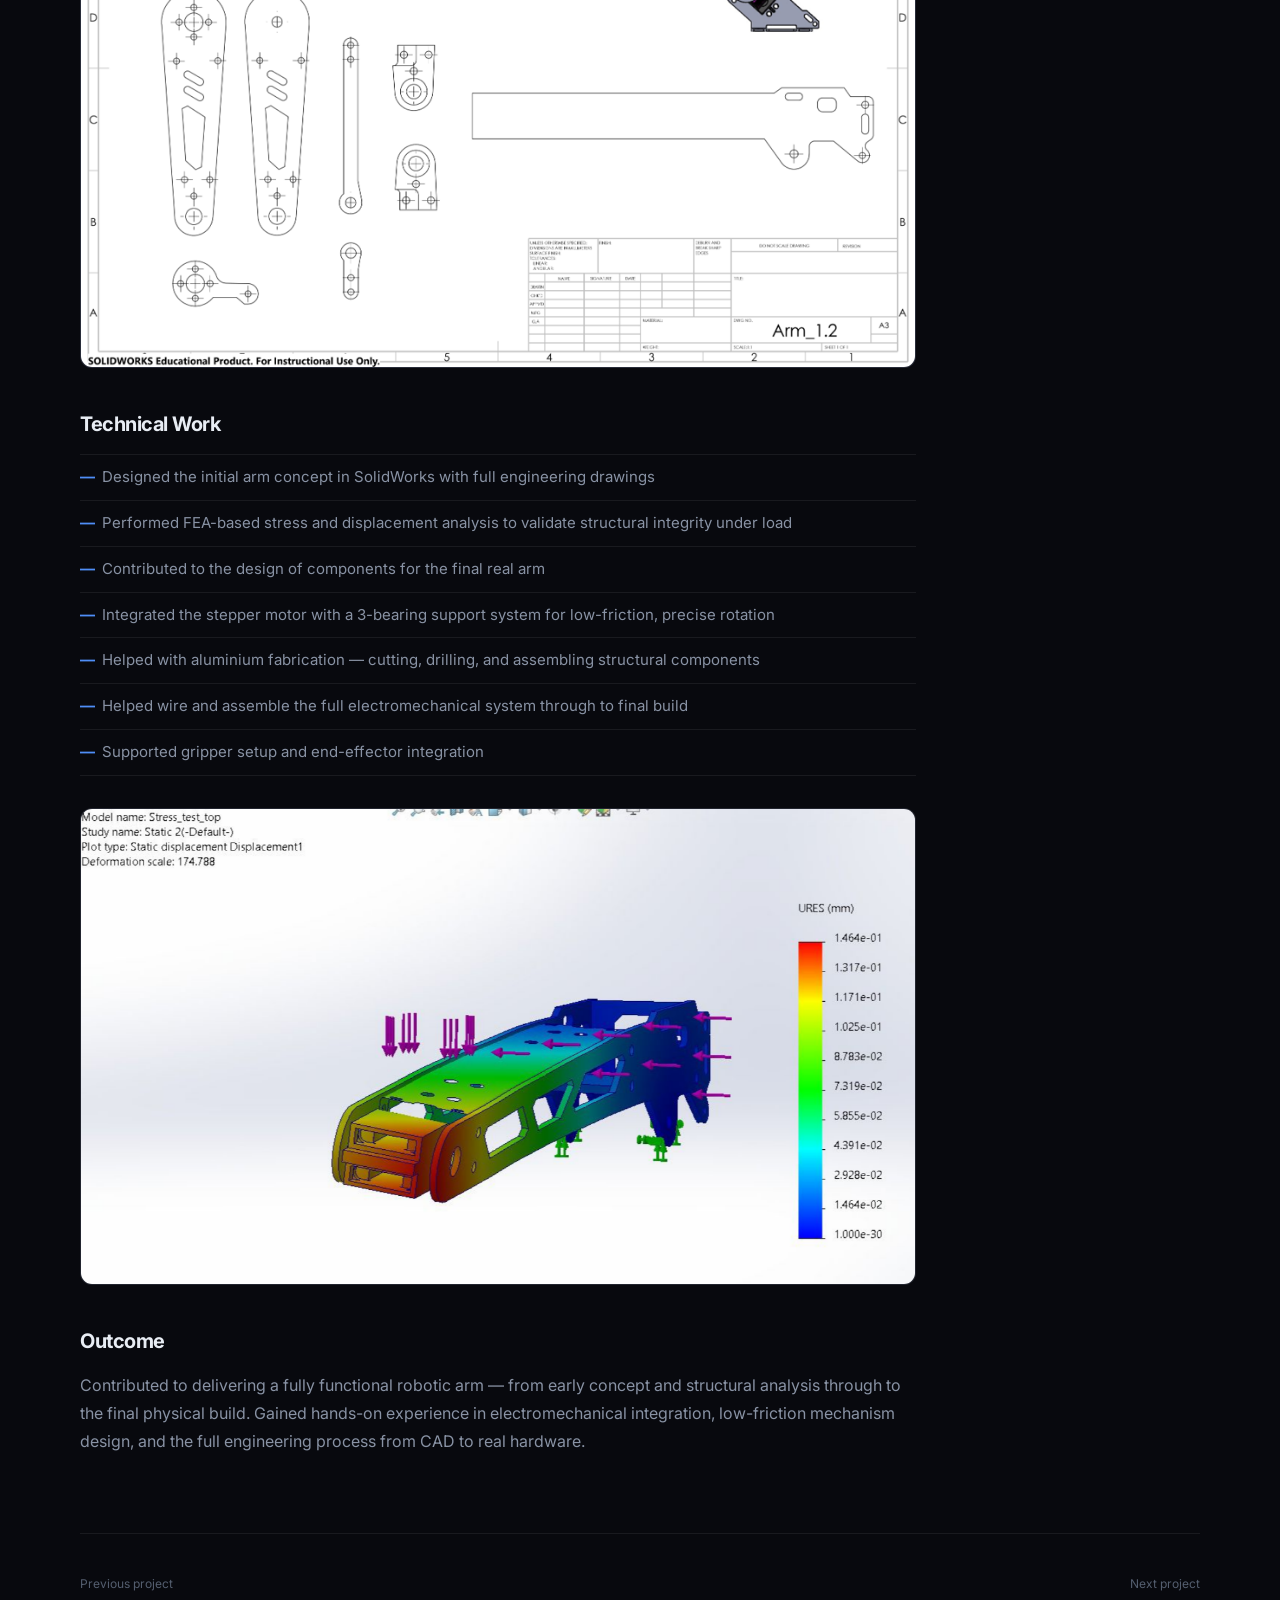
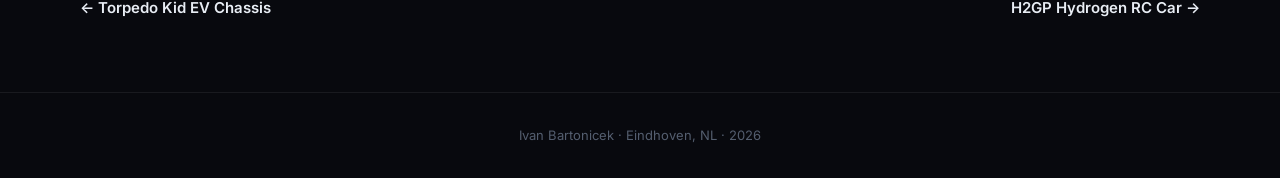
==== commit 74b23b5a: "Fix disclaimer placement, text corrections, arm description update - Move CETIN image disclaimers be" ====
--- a/arm.html
+++ b/arm.html
@@ -4,7 +4,7 @@
   <meta charset="UTF-8">
   <meta name="viewport" content="width=device-width, initial-scale=1.0">
   <title>Mechanical Arm & Gripper — Ivan Bartonicek</title>
-  <link rel="stylesheet" href="style.css">
+  <link rel="stylesheet" href="style.css?v=11">
   <link rel="preconnect" href="https://fonts.googleapis.com">
   <link rel="preconnect" href="https://fonts.gstatic.com" crossorigin>
   <link href="https://fonts.googleapis.com/css2?family=Inter:ital,opsz,wght@0,14..32,300..900;1,14..32,300..900&display=swap" rel="stylesheet">
@@ -49,33 +49,34 @@
     <div class="project-page-body">
       <div class="project-content-full">
         <h2>Overview</h2>
-        <p>A prototype robotic arm and gripper developed for the SIM3 project, designed to handle and manipulate objects autonomously. The arm was conceived as the first iteration of a 6 degrees-of-freedom system, integrating stepper motors, 3-bearing support, and custom aluminium components.</p>
+        <p>A 6 degrees-of-freedom robotic arm and gripper developed for the SIM3 project, designed to handle and manipulate objects autonomously. The system integrates stepper motors, a 3-bearing support mechanism, and custom aluminium components — designed and built from concept to final product.</p>
 
         <h2>My Role</h2>
-        <p>Initial arm design, motor integration, wiring, aluminium fabrication, and full system assembly. I was responsible for the first prototype — taking it from concept through CAD, into physical fabrication and assembly.</p>
+        <p>I started by designing the initial arm concept and prototype, then contributed to designing components of the final arm and took part in building and assembling the complete physical system. My involvement spanned the full arc — from early CAD and FEA through to fabrication and final assembly.</p>
 
         <img src="images/arm-drawing.png" alt="SolidWorks engineering drawing" class="content-image contain">
 
         <h2>Technical Work</h2>
         <ul>
-          <li>Designed the first arm prototype for a 6-DoF concept in SolidWorks with full engineering drawings</li>
+          <li>Designed the initial arm concept in SolidWorks with full engineering drawings</li>
           <li>Performed FEA-based stress and displacement analysis to validate structural integrity under load</li>
+          <li>Contributed to the design of components for the final real arm</li>
           <li>Integrated the stepper motor with a 3-bearing support system for low-friction, precise rotation</li>
-          <li>Contributed to aluminium fabrication — cutting, drilling, and assembling structural components</li>
-          <li>Helped wire and assemble the full electromechanical system</li>
+          <li>Helped with aluminium fabrication — cutting, drilling, and assembling structural components</li>
+          <li>Helped wire and assemble the full electromechanical system through to final build</li>
           <li>Supported gripper setup and end-effector integration</li>
         </ul>
 
         <img src="images/torpedo-fea.png" alt="SolidWorks FEA — static displacement analysis" class="content-image">
 
         <h2>Outcome</h2>
-        <p>Built deep practical experience in electromechanical integration, low-friction mechanism design, and prototype assembly — bridging the gap between digital CAD models and physical hardware.</p>
+        <p>Contributed to delivering a fully functional robotic arm — from early concept and structural analysis through to the final physical build. Gained hands-on experience in electromechanical integration, low-friction mechanism design, and the full engineering process from CAD to real hardware.</p>
       </div>
 
       <div class="project-stats-strip">
         <div class="pstat">
           <div class="pstat-label">My Role</div>
-          <div class="pstat-value">Design · Wiring · Fabrication · Assembly</div>
+          <div class="pstat-value">Concept → Design → Fabrication → Build</div>
         </div>
         <div class="pstat">
           <div class="pstat-label">Architecture</div>
@@ -87,7 +88,7 @@
         </div>
         <div class="pstat">
           <div class="pstat-label">Status</div>
-          <div class="pstat-value pstat-green">✓ Prototype Delivered</div>
+          <div class="pstat-value pstat-green">✓ Final Product Built</div>
         </div>
       </div>
     </div>
--- a/style.css
+++ b/style.css
@@ -295,30 +295,31 @@
 .project-row:nth-child(even) .project-row-image { order: 2; }
 .project-row:nth-child(even) .project-row-body  { order: 1; }
 
-/* Image pane */
+/* Image pane — no border, consistent 16:9 ratio matching World Final */
 .project-row-image {
   overflow: hidden;
-  border-radius: 16px;
-  background: var(--surface-2);
-  height: 380px;
+  border-radius: 14px;
+  background: transparent;
+  aspect-ratio: 16/9;
+  height: auto;
 }
 .project-row-image img {
   width: 100%; height: 100%;
+  object-fit: cover; object-position: center center;
   transition: transform 0.6s cubic-bezier(0.16,1,0.3,1);
+  display: block;
 }
 .project-row:hover .project-row-image img { transform: scale(1.04); }
 
-/* Per-image crop */
+/* Per-image crop adjustments */
 .project-row-image img[src*="torpedo-full"] {
-  object-fit: contain; object-position: center center;
-}
-.project-row-image img[src*="arm-robot"],
-.project-row-image img[src*="arm-photo"] {
-  object-fit: cover; object-position: center 35%;
+  object-fit: contain; background: var(--bg);
+}
+.project-row-image img[src*="torpedo-fea"] {
+  object-fit: cover; object-position: center 40%; background: var(--bg);
 }
 .project-row-image img[src*="h2gp-worldfinal"] {
-  object-fit: contain; object-position: center center;
-  background: #0a0c14;
+  object-fit: contain; background: var(--bg);
 }
 
 /* Text pane */
@@ -377,6 +378,88 @@
               transform 0.7s cubic-bezier(0.16,1,0.3,1);
 }
 .img-reveal.img-visible { opacity: 1; transform: translateY(0) scale(1); }
+
+/* ─── Employment ──────────────────────── */
+.employment { padding: 6rem 0; border-top: 1px solid var(--border); }
+.employment-header { margin-bottom: 2.5rem; }
+
+.emp-card {
+  border: 1px solid var(--border); border-radius: 20px;
+  background: var(--surface); overflow: hidden;
+}
+.emp-meta {
+  display: flex; align-items: center; gap: 1.25rem;
+  padding: 1.5rem 2rem; border-bottom: 1px solid var(--border);
+  flex-wrap: wrap;
+}
+.emp-logo {
+  width: 44px; height: 44px; border-radius: 10px;
+  background: var(--accent-dim); border: 1px solid rgba(79,142,247,0.3);
+  display: flex; align-items: center; justify-content: center;
+  font-size: 0.75rem; font-weight: 800; color: var(--accent);
+  flex-shrink: 0; letter-spacing: 0.05em;
+}
+.emp-company { font-size: 1rem; font-weight: 700; color: var(--text); }
+.emp-location { font-size: 0.8125rem; color: var(--text-3); margin-top: 0.125rem; }
+.emp-role-badge {
+  margin-left: auto;
+  font-size: 0.75rem; font-weight: 600; color: var(--accent);
+  background: var(--accent-dim); border: 1px solid rgba(79,142,247,0.25);
+  padding: 0.35rem 0.875rem; border-radius: 100px;
+}
+
+.emp-body {
+  display: grid; grid-template-columns: 1fr 340px;
+  gap: 3rem; padding: 2rem 2rem;
+}
+.emp-content p { font-size: 0.9375rem; color: var(--text-2); line-height: 1.75; margin-bottom: 1.5rem; }
+.emp-work-areas { display: grid; grid-template-columns: 1fr 1fr; gap: 2rem; margin-bottom: 1.5rem; }
+.emp-area-title {
+  font-size: 0.75rem; font-weight: 700; color: var(--text);
+  letter-spacing: 0.04em; margin-bottom: 0.625rem; text-transform: uppercase;
+  font-size: 0.7rem; letter-spacing: 0.1em; color: var(--accent);
+}
+.emp-list { list-style: none; }
+.emp-list li {
+  font-size: 0.875rem; color: var(--text-2); line-height: 1.6;
+  padding: 0.5rem 0 0.5rem 1.25rem; position: relative;
+  border-bottom: 1px solid var(--border);
+}
+.emp-list li:first-child { border-top: 1px solid var(--border); }
+.emp-list li::before { content: '—'; position: absolute; left: 0; color: var(--accent); font-weight: 700; }
+.emp-tags { display: flex; gap: 0.375rem; flex-wrap: wrap; }
+
+/* Employment images with disclaimer */
+.emp-images { display: flex; flex-direction: column; gap: 1rem; }
+.emp-img-wrap { display: flex; flex-direction: column; gap: 0.35rem; }
+.emp-img { width: 100%; height: 160px; object-fit: cover; display: block; border-radius: 12px; }
+.emp-img-note {
+  background: rgba(8,9,14,0.5);
+  border: 1px solid var(--border); border-radius: 8px;
+  padding: 0.35rem 0.6rem;
+  display: flex; align-items: center; gap: 0.5rem;
+  font-size: 0.7rem; color: var(--text-3);
+}
+.emp-note-icon {
+  width: 16px; height: 16px; border-radius: 50%;
+  background: rgba(250,200,50,0.15); border: 1px solid rgba(250,200,50,0.4);
+  display: flex; align-items: center; justify-content: center;
+  font-size: 0.6rem; font-weight: 800; color: #FBBF24;
+  flex-shrink: 0;
+}
+
+@media (max-width: 960px) {
+  .emp-body { grid-template-columns: 1fr; }
+  .emp-images { flex-direction: row; }
+  .emp-img { height: 140px; }
+}
+@media (max-width: 640px) {
+  .emp-work-areas { grid-template-columns: 1fr; gap: 1rem; }
+  .emp-images { flex-direction: column; }
+  .emp-meta { gap: 0.75rem; }
+  .emp-role-badge { margin-left: 0; }
+  .emp-body { padding: 1.5rem; }
+}
 
 /* ─── About / Skills ──────────────────── */
 .about {
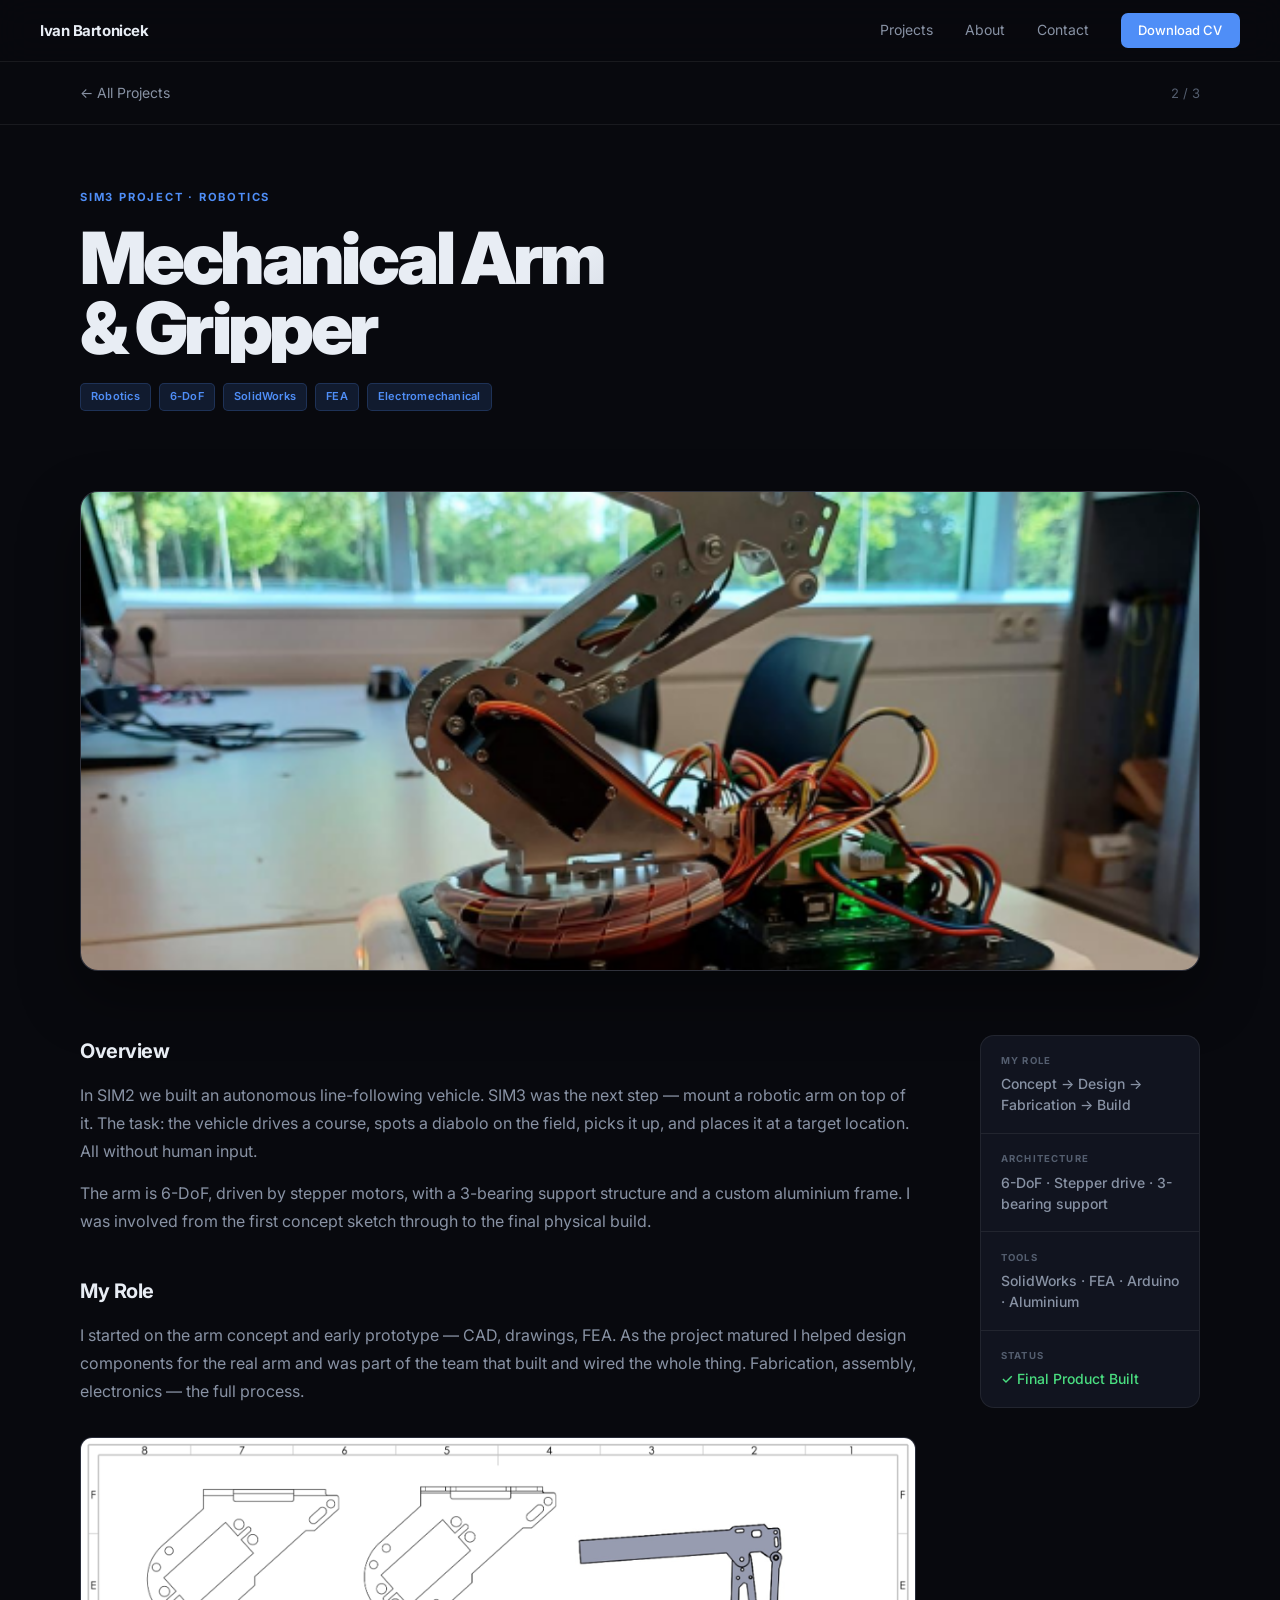
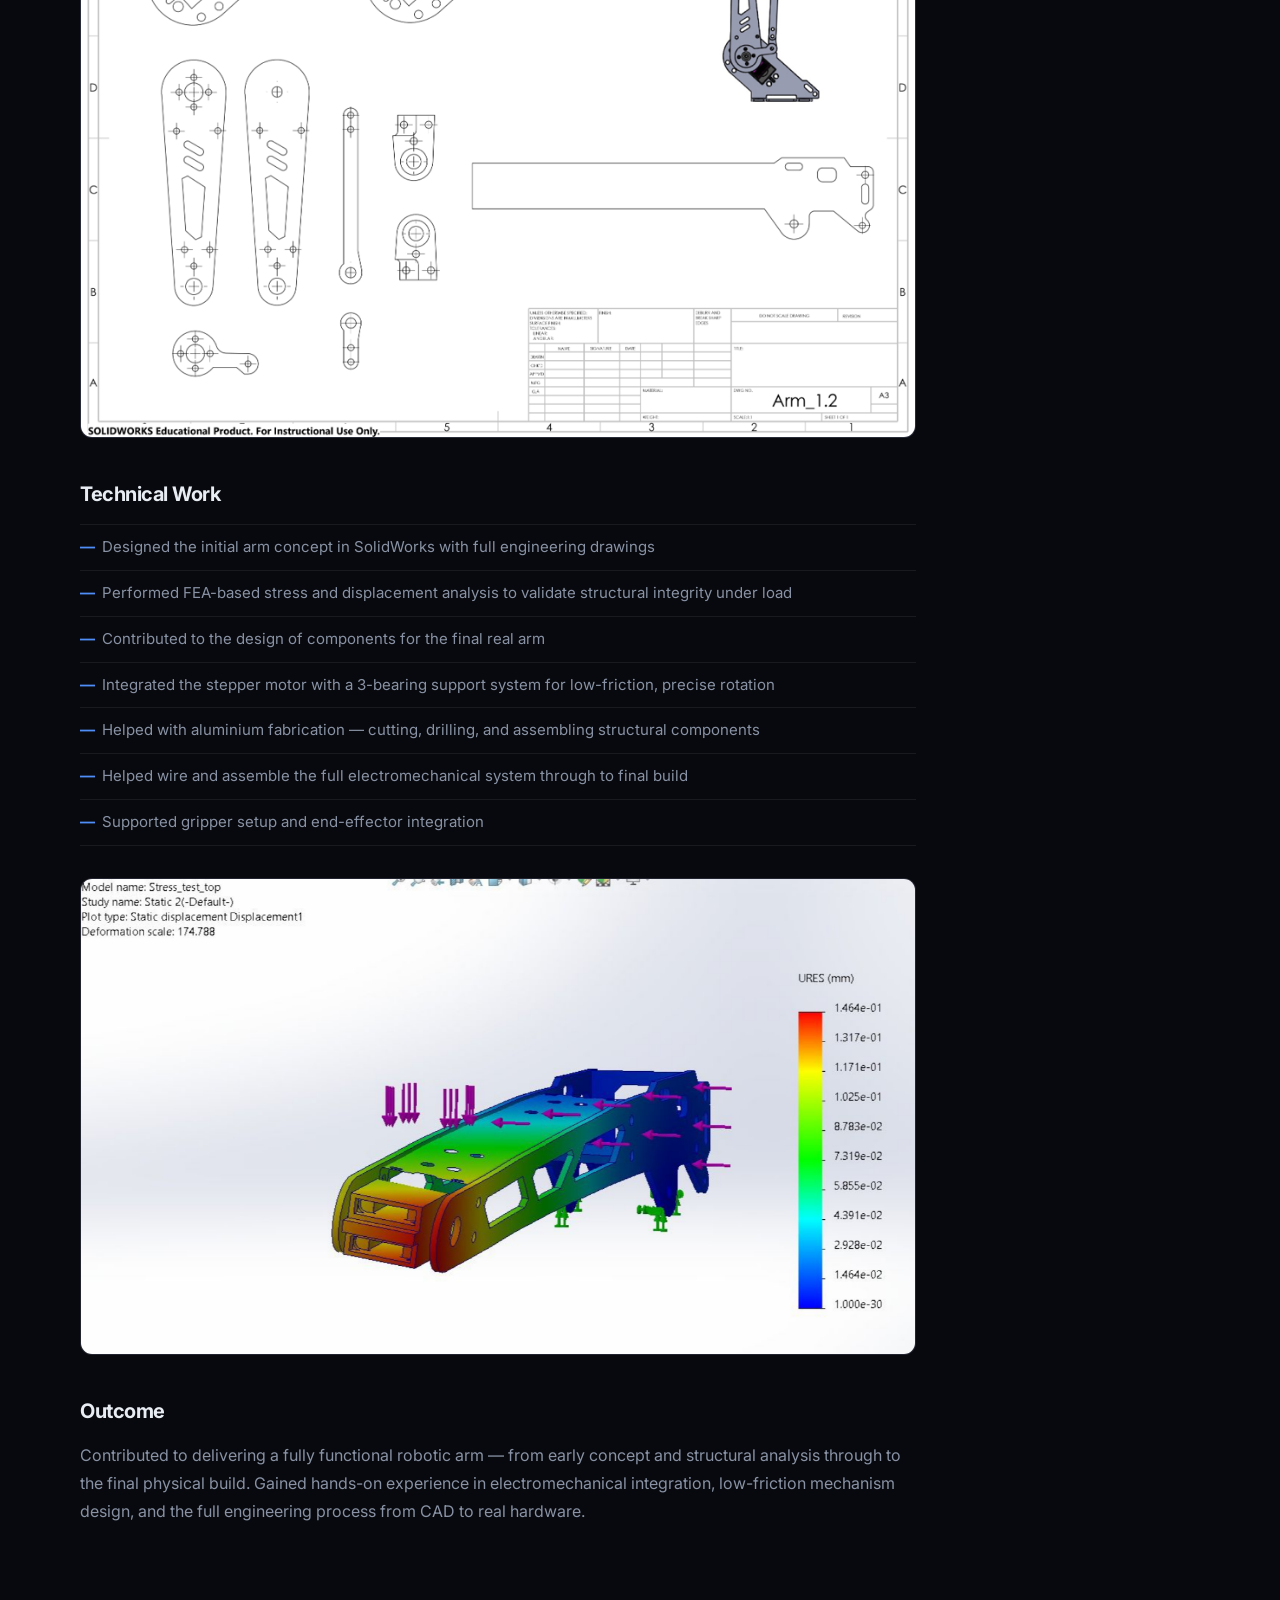
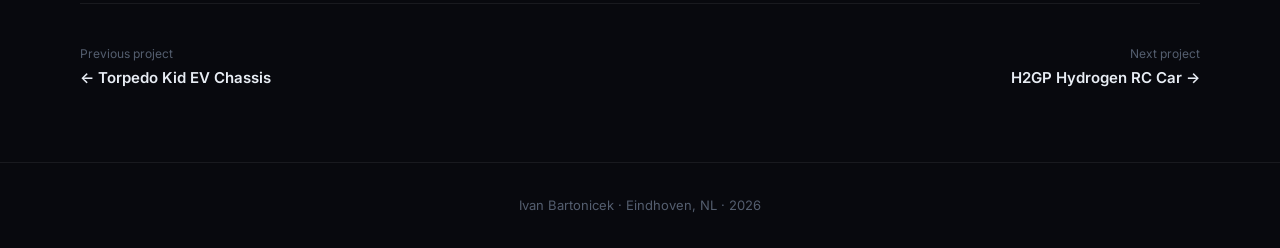
==== commit 332e6dd7: "Rewrite copy to sound less AI-generated - Hero: more natural intro, less buzzword-heavy - Torpedo: r" ====
--- a/arm.html
+++ b/arm.html
@@ -4,7 +4,7 @@
   <meta charset="UTF-8">
   <meta name="viewport" content="width=device-width, initial-scale=1.0">
   <title>Mechanical Arm & Gripper — Ivan Bartonicek</title>
-  <link rel="stylesheet" href="style.css?v=11">
+  <link rel="stylesheet" href="style.css?v=13">
   <link rel="preconnect" href="https://fonts.googleapis.com">
   <link rel="preconnect" href="https://fonts.gstatic.com" crossorigin>
   <link href="https://fonts.googleapis.com/css2?family=Inter:ital,opsz,wght@0,14..32,300..900;1,14..32,300..900&display=swap" rel="stylesheet">
@@ -49,10 +49,11 @@
     <div class="project-page-body">
       <div class="project-content-full">
         <h2>Overview</h2>
-        <p>A 6 degrees-of-freedom robotic arm and gripper developed for the SIM3 project, designed to handle and manipulate objects autonomously. The system integrates stepper motors, a 3-bearing support mechanism, and custom aluminium components — designed and built from concept to final product.</p>
+        <p>In SIM2 we built an autonomous line-following vehicle. SIM3 was the next step — mount a robotic arm on top of it. The task: the vehicle drives a course, spots a diabolo on the field, picks it up, and places it at a target location. All without human input.</p>
+        <p>The arm is 6-DoF, driven by stepper motors, with a 3-bearing support structure and a custom aluminium frame. I was involved from the first concept sketch through to the final physical build.</p>
 
         <h2>My Role</h2>
-        <p>I started by designing the initial arm concept and prototype, then contributed to designing components of the final arm and took part in building and assembling the complete physical system. My involvement spanned the full arc — from early CAD and FEA through to fabrication and final assembly.</p>
+        <p>I started on the arm concept and early prototype — CAD, drawings, FEA. As the project matured I helped design components for the real arm and was part of the team that built and wired the whole thing. Fabrication, assembly, electronics — the full process.</p>
 
         <img src="images/arm-drawing.png" alt="SolidWorks engineering drawing" class="content-image contain">
 
--- a/style.css
+++ b/style.css
@@ -588,9 +588,9 @@
 
 @media (max-width: 768px) {
   .project-page-body { grid-template-columns: 1fr; gap: 2rem; }
-  .project-stats-strip { position: static; flex-direction: row; flex-wrap: wrap; }
-  .pstat { flex: 1; min-width: 140px; border-bottom: none; border-right: 1px solid var(--border); }
-  .pstat:last-child { border-right: none; }
+  .project-stats-strip { position: static; flex-direction: column; }
+  .pstat { border-bottom: 1px solid var(--border); border-right: none; flex: unset; }
+  .pstat:last-child { border-bottom: none; }
 }
 
 /* ─── Project detail pages ────────────── */
@@ -693,33 +693,91 @@
 @media (max-width: 1100px) {
   .about-inner { grid-template-columns: 220px 1fr 1fr; gap: 2.5rem; }
 }
+
 @media (max-width: 960px) {
-  .hero-inner { grid-template-columns: 1fr; gap: 3rem; }
+  /* Hero */
+  .hero { min-height: unset; padding: 5.5rem 0 3.5rem; }
+  .hero-inner { grid-template-columns: 1fr; gap: 2.5rem; }
   .hero-image-wrap { display: none; }
-  .projects-list { gap: 3.5rem; }
-  .project-row { grid-template-columns: 1fr; gap: 1.5rem; min-height: unset; }
+  .hero-desc { max-width: 100%; }
+
+  /* Projects */
+  .projects { padding: 4rem 0; }
+  .projects-list { gap: 3rem; }
+  .project-row { grid-template-columns: 1fr; gap: 1.25rem; min-height: unset; }
   .project-row:nth-child(even) .project-row-image { order: unset; }
   .project-row:nth-child(even) .project-row-body  { order: unset; }
-  .project-row-image { height: 260px; }
+  .project-row-image { aspect-ratio: 16/9; height: auto; }
   .project-row-body { padding: 0; }
+  .project-row-desc { max-width: 100%; }
+
+  /* Employment */
+  .employment { padding: 4rem 0; }
+  .emp-body { grid-template-columns: 1fr; }
+  .emp-images { flex-direction: row; }
+  .emp-img { height: 140px; }
+
+  /* About */
+  .about { padding: 4rem 0; }
   .about-inner { grid-template-columns: 1fr 1fr; gap: 2.5rem; }
   .about-photo-col { grid-column: 1 / -1; position: static; }
   .about-photo { height: 300px; object-position: center 58%; }
+
+  /* Project detail pages */
   .project-body { grid-template-columns: 1fr; }
   .project-sidebar { position: static; }
   .gallery-grid.g3 { grid-template-columns: 1fr 1fr; }
   .scroll-indicator { display: none; }
 }
+
 @media (max-width: 640px) {
   nav { padding: 0 1.25rem; }
+  .nav-links .hide-sm { display: none; }
   .container { padding: 0 1.25rem; }
-  .hero-name { font-size: 3rem; }
-  .stats-row, .hero-stats { flex-wrap: wrap; gap: 1.5rem; }
-  .project-row-body { padding: 1.5rem; }
-  .about-inner { grid-template-columns: 1fr; }
-  .about-photo { height: 260px; object-position: center 58%; }
+
+  /* Hero */
+  .hero { padding: 4.5rem 0 3rem; }
+  .hero-name { font-size: clamp(2.6rem, 10vw, 3.25rem); }
+  .hero-subtitle { font-size: 1rem; }
+  .hero-desc { font-size: 0.9375rem; margin-bottom: 2rem; }
+  .hero-actions { flex-direction: column; gap: 0.75rem; }
+  .btn-primary, .btn-secondary { justify-content: center; text-align: center; }
+  .hero-stats { gap: 1.5rem; flex-wrap: wrap; padding-top: 1.5rem; }
+  .hstat-num { font-size: 1.375rem; }
+
+  /* Projects */
+  .projects { padding: 3.5rem 0; }
+  .projects-header { margin-bottom: 2.5rem; }
+  .projects-list { gap: 2.5rem; }
+  .project-row-body { padding: 0; }
+  .project-row-title { font-size: clamp(1.5rem, 6vw, 2rem); }
+
+  /* Employment */
+  .employment { padding: 3.5rem 0; }
+  .emp-meta { gap: 0.75rem; }
+  .emp-role-badge { margin-left: 0; }
+  .emp-body { padding: 1.25rem; gap: 1.5rem; }
+  .emp-work-areas { grid-template-columns: 1fr; gap: 1rem; }
+  .emp-images { flex-direction: column; }
+
+  /* About */
+  .about { padding: 3.5rem 0; }
+  .about-inner { grid-template-columns: 1fr; gap: 2rem; }
+  .about-photo { height: 240px; object-position: center 58%; }
+  .stats-row { flex-wrap: wrap; gap: 1.5rem; }
+
+  /* Contact */
+  .contact { padding: 3.5rem 0; }
+  .contact-links { flex-direction: column; align-items: stretch; }
+  .contact-link { justify-content: center; }
+
+  /* Gallery */
   .gallery-grid, .gallery-grid.g3 { grid-template-columns: 1fr; }
-  .project-pagination { flex-direction: column; gap: 1.5rem; }
-  .contact-links { flex-direction: column; align-items: center; }
-  .nav-links .hide-sm { display: none; }
-}
+
+  /* Project detail pages */
+  .project-hero-section { padding: 2.5rem 0 1.5rem; }
+  .project-title { font-size: clamp(2rem, 8vw, 2.75rem); }
+  .project-cover { aspect-ratio: 4/3; margin: 1.5rem 0 2rem; }
+  .project-pagination { flex-direction: column; gap: 1.25rem; }
+  .page-link[style*="right"] { text-align: left !important; }
+}
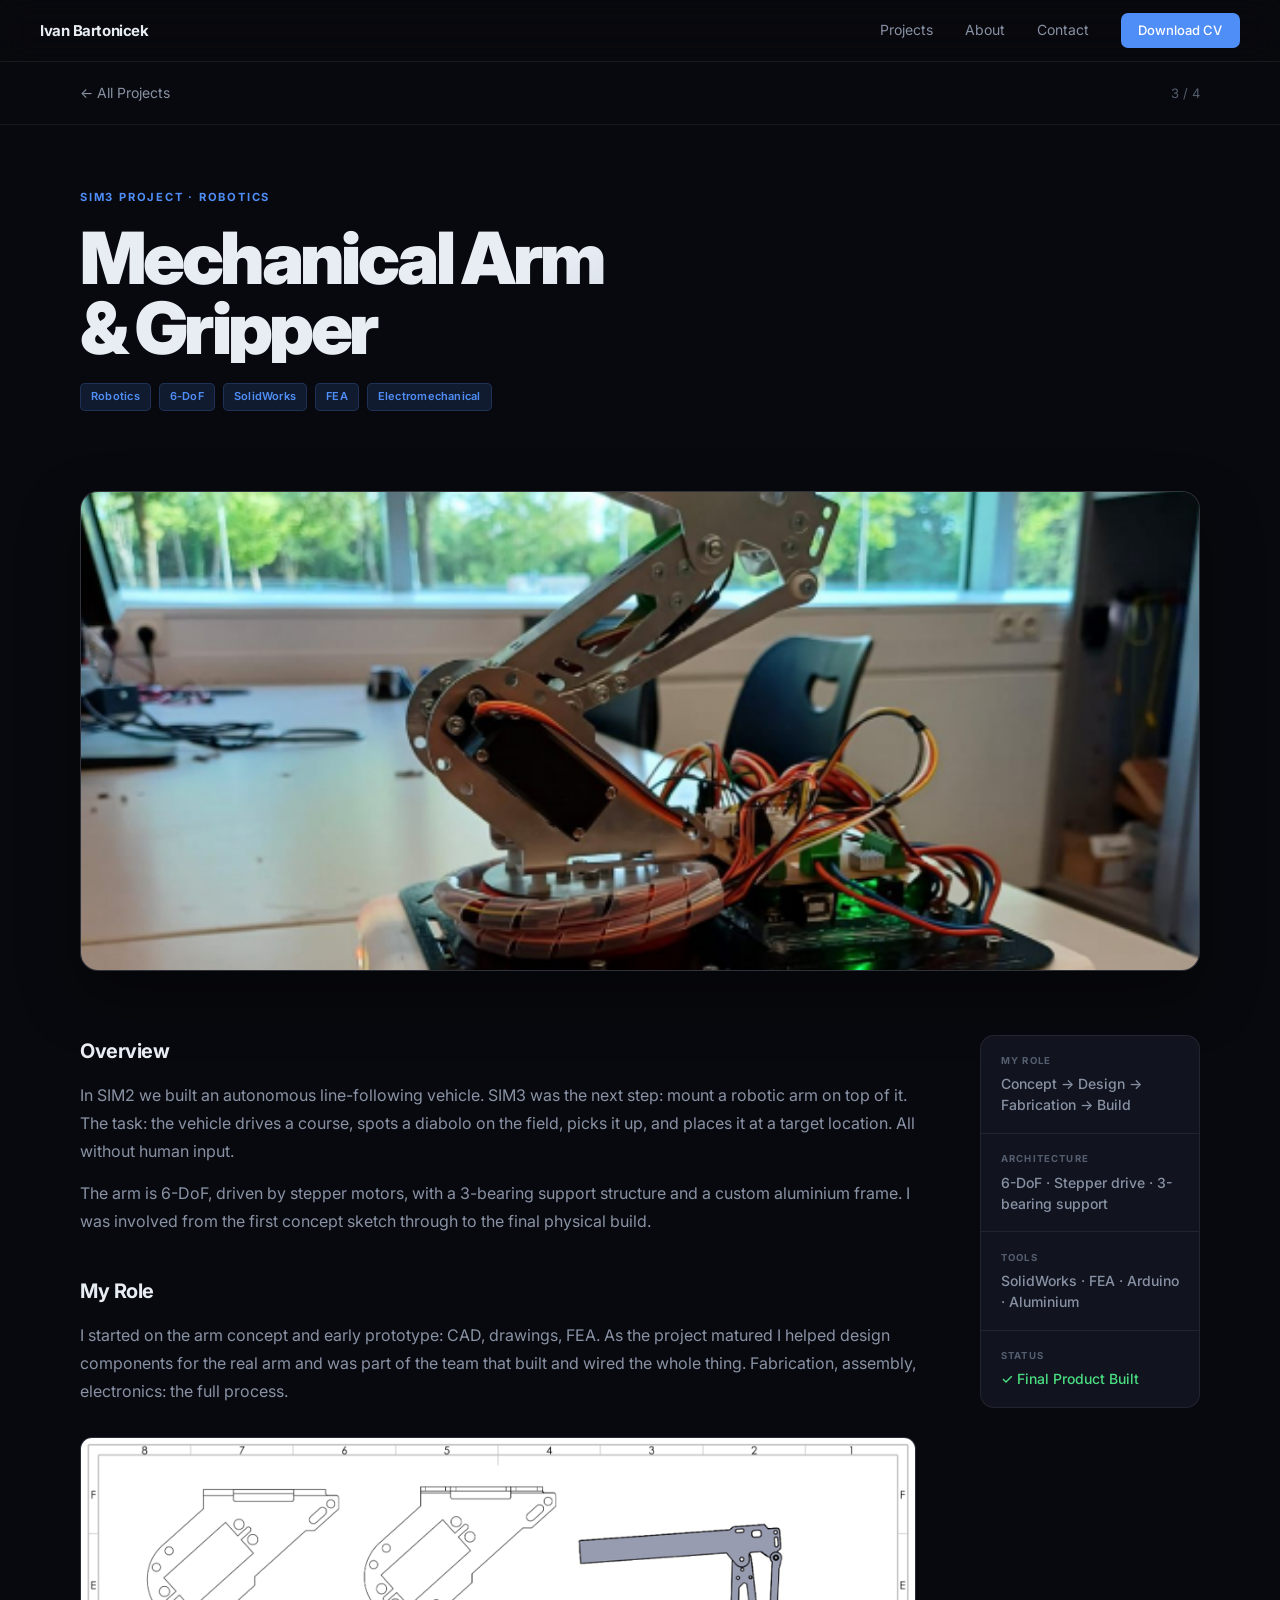
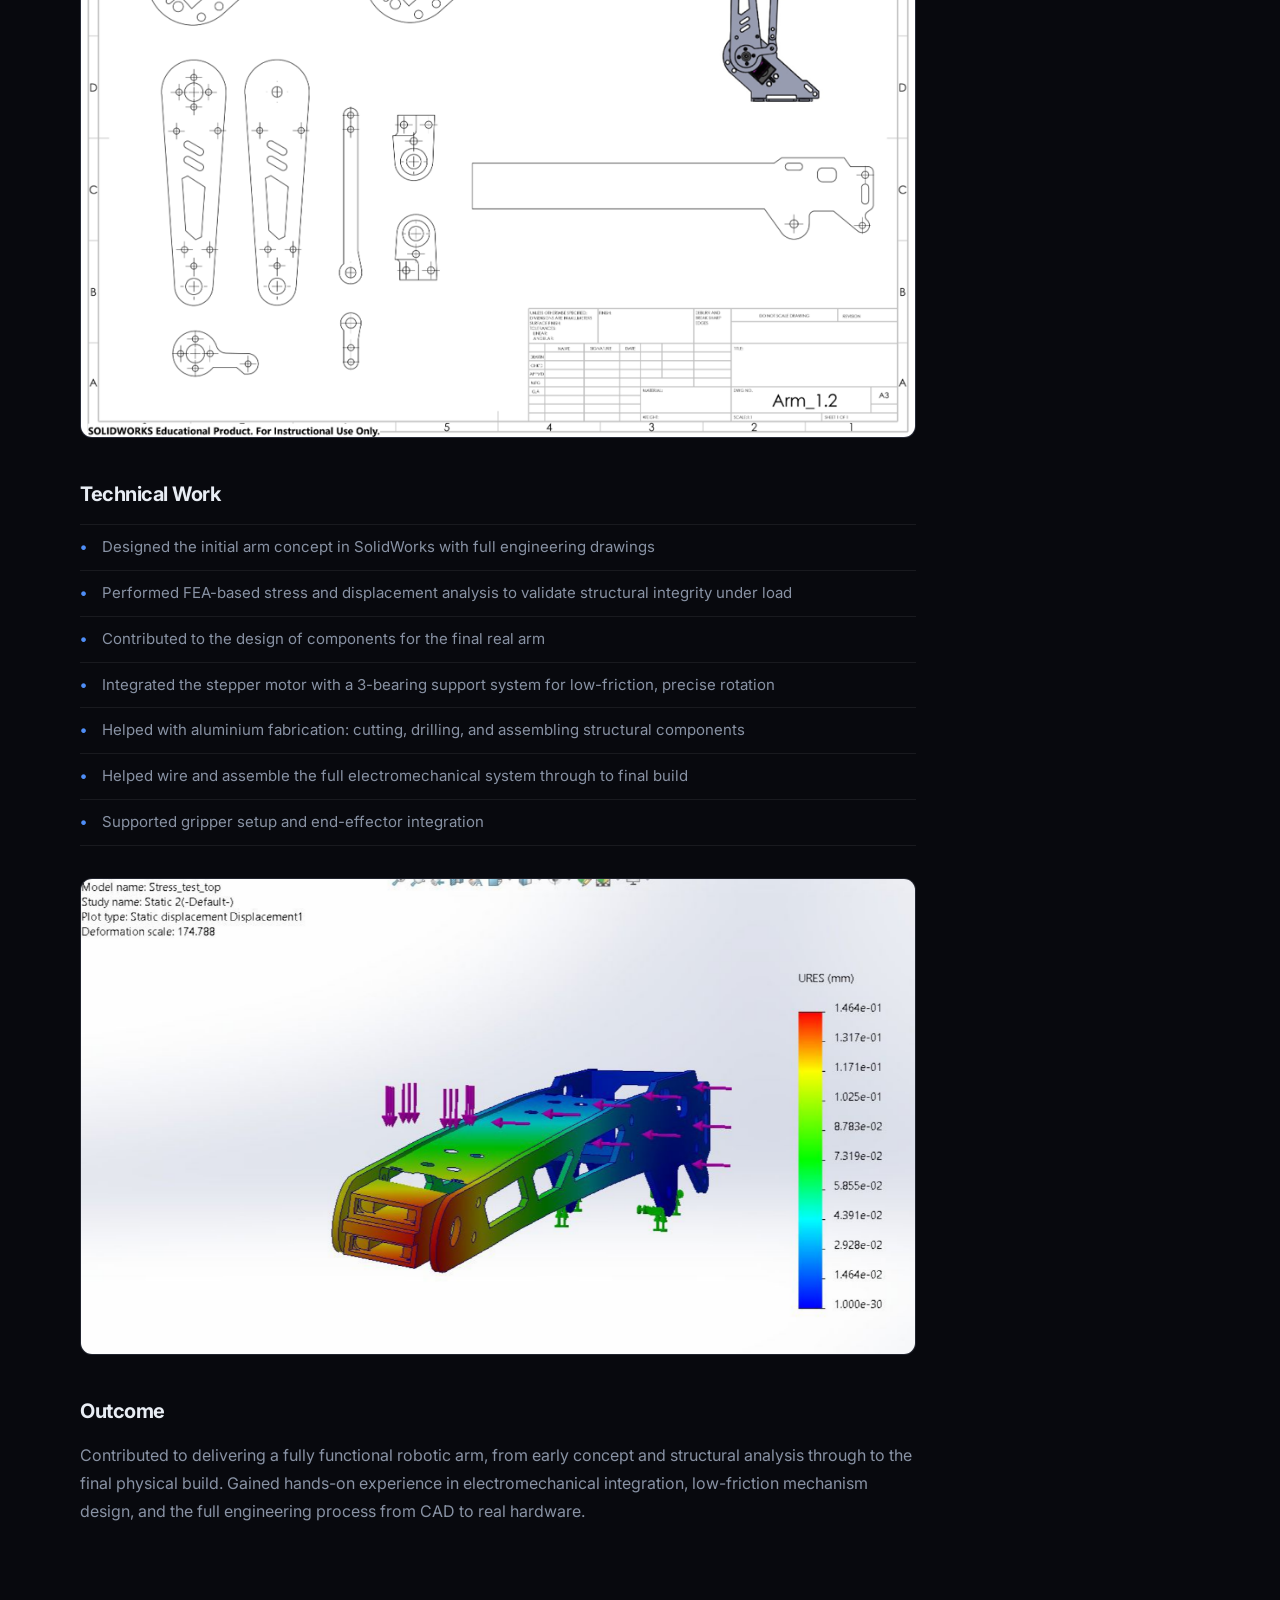
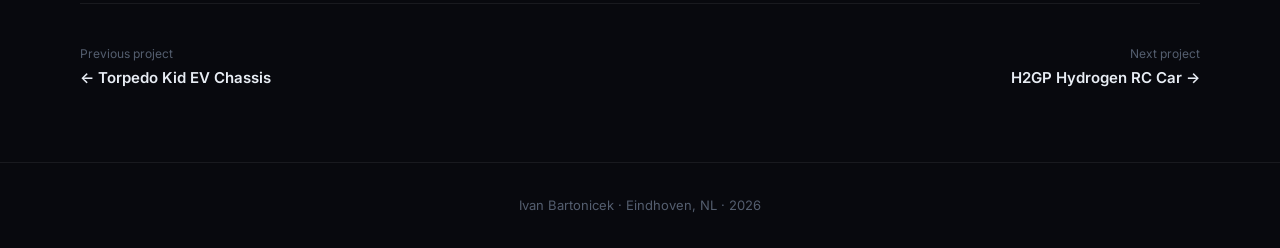
==== commit 6c4f6c80: "Add Sunken Robotics project and red cable robots role, update hero photo, remove dashes Co-Authored-" ====
--- a/arm.html
+++ b/arm.html
@@ -3,8 +3,8 @@
 <head>
   <meta charset="UTF-8">
   <meta name="viewport" content="width=device-width, initial-scale=1.0">
-  <title>Mechanical Arm & Gripper — Ivan Bartonicek</title>
-  <link rel="stylesheet" href="style.css?v=13">
+  <title>Mechanical Arm & Gripper | Ivan Bartonicek</title>
+  <link rel="stylesheet" href="style.css?v=16">
   <link rel="preconnect" href="https://fonts.googleapis.com">
   <link rel="preconnect" href="https://fonts.gstatic.com" crossorigin>
   <link href="https://fonts.googleapis.com/css2?family=Inter:ital,opsz,wght@0,14..32,300..900;1,14..32,300..900&display=swap" rel="stylesheet">
@@ -24,7 +24,7 @@
     <div class="container">
       <div class="project-nav-inner">
         <a href="index.html#projects" class="back-link">← All Projects</a>
-        <span class="project-count">2 / 3</span>
+        <span class="project-count">3 / 4</span>
       </div>
     </div>
   </div>
@@ -49,11 +49,11 @@
     <div class="project-page-body">
       <div class="project-content-full">
         <h2>Overview</h2>
-        <p>In SIM2 we built an autonomous line-following vehicle. SIM3 was the next step — mount a robotic arm on top of it. The task: the vehicle drives a course, spots a diabolo on the field, picks it up, and places it at a target location. All without human input.</p>
+        <p>In SIM2 we built an autonomous line-following vehicle. SIM3 was the next step: mount a robotic arm on top of it. The task: the vehicle drives a course, spots a diabolo on the field, picks it up, and places it at a target location. All without human input.</p>
         <p>The arm is 6-DoF, driven by stepper motors, with a 3-bearing support structure and a custom aluminium frame. I was involved from the first concept sketch through to the final physical build.</p>
 
         <h2>My Role</h2>
-        <p>I started on the arm concept and early prototype — CAD, drawings, FEA. As the project matured I helped design components for the real arm and was part of the team that built and wired the whole thing. Fabrication, assembly, electronics — the full process.</p>
+        <p>I started on the arm concept and early prototype: CAD, drawings, FEA. As the project matured I helped design components for the real arm and was part of the team that built and wired the whole thing. Fabrication, assembly, electronics: the full process.</p>
 
         <img src="images/arm-drawing.png" alt="SolidWorks engineering drawing" class="content-image contain">
 
@@ -63,15 +63,15 @@
           <li>Performed FEA-based stress and displacement analysis to validate structural integrity under load</li>
           <li>Contributed to the design of components for the final real arm</li>
           <li>Integrated the stepper motor with a 3-bearing support system for low-friction, precise rotation</li>
-          <li>Helped with aluminium fabrication — cutting, drilling, and assembling structural components</li>
+          <li>Helped with aluminium fabrication: cutting, drilling, and assembling structural components</li>
           <li>Helped wire and assemble the full electromechanical system through to final build</li>
           <li>Supported gripper setup and end-effector integration</li>
         </ul>
 
-        <img src="images/torpedo-fea.png" alt="SolidWorks FEA — static displacement analysis" class="content-image">
+        <img src="images/torpedo-fea.png" alt="SolidWorks FEA, static displacement analysis" class="content-image">
 
         <h2>Outcome</h2>
-        <p>Contributed to delivering a fully functional robotic arm — from early concept and structural analysis through to the final physical build. Gained hands-on experience in electromechanical integration, low-friction mechanism design, and the full engineering process from CAD to real hardware.</p>
+        <p>Contributed to delivering a fully functional robotic arm, from early concept and structural analysis through to the final physical build. Gained hands-on experience in electromechanical integration, low-friction mechanism design, and the full engineering process from CAD to real hardware.</p>
       </div>
 
       <div class="project-stats-strip">
--- a/style.css
+++ b/style.css
@@ -282,7 +282,7 @@
 .projects-header { margin-bottom: 5rem; }
 .projects-list { display: flex; flex-direction: column; gap: 5rem; }
 
-/* Each project is an open 50/50 split — no box */
+/* Each project is an open 50/50 split, no box */
 .project-row {
   display: grid;
   grid-template-columns: 1fr 1fr;
@@ -295,7 +295,7 @@
 .project-row:nth-child(even) .project-row-image { order: 2; }
 .project-row:nth-child(even) .project-row-body  { order: 1; }
 
-/* Image pane — no border, consistent 16:9 ratio matching World Final */
+/* Image pane, no border, consistent 16:9 ratio matching World Final */
 .project-row-image {
   overflow: hidden;
   border-radius: 14px;
@@ -426,13 +426,24 @@
   border-bottom: 1px solid var(--border);
 }
 .emp-list li:first-child { border-top: 1px solid var(--border); }
-.emp-list li::before { content: '—'; position: absolute; left: 0; color: var(--accent); font-weight: 700; }
+.emp-list li::before { content: '•'; position: absolute; left: 0; color: var(--accent); font-weight: 700; }
 .emp-tags { display: flex; gap: 0.375rem; flex-wrap: wrap; }
 
 /* Employment images with disclaimer */
 .emp-images { display: flex; flex-direction: column; gap: 1rem; }
 .emp-img-wrap { display: flex; flex-direction: column; gap: 0.35rem; }
 .emp-img { width: 100%; height: 160px; object-fit: cover; display: block; border-radius: 12px; }
+.emp-img.contain { object-fit: contain; background: #fff; padding: 0.5rem; }
+.emp-logo-img {
+  height: 44px; padding: 0 0.75rem; border-radius: 10px; background: #f6f6f6;
+  display: flex; align-items: center; flex-shrink: 0;
+}
+.emp-logo-img img { height: 30px; width: auto; display: block; }
+.employment-subheader { margin: 3rem 0 1.25rem; }
+.emp-sub-title {
+  font-size: 0.75rem; font-weight: 700; letter-spacing: 0.1em;
+  text-transform: uppercase; color: var(--text-3);
+}
 .emp-img-note {
   background: rgba(8,9,14,0.5);
   border: 1px solid var(--border); border-radius: 8px;
@@ -584,7 +595,7 @@
   position: relative; border-bottom: 1px solid var(--border);
 }
 .project-content-full ul li:first-child { border-top: 1px solid var(--border); }
-.project-content-full ul li::before { content: '—'; position: absolute; left: 0; color: var(--accent); font-weight: 700; }
+.project-content-full ul li::before { content: '•'; position: absolute; left: 0; color: var(--accent); font-weight: 700; }
 
 @media (max-width: 768px) {
   .project-page-body { grid-template-columns: 1fr; gap: 2rem; }
@@ -634,7 +645,7 @@
   position: relative; border-bottom: 1px solid var(--border);
 }
 .project-content ul li:first-child { border-top: 1px solid var(--border); }
-.project-content ul li::before { content: '—'; position: absolute; left: 0; color: var(--accent); font-weight: 700; }
+.project-content ul li::before { content: '•'; position: absolute; left: 0; color: var(--accent); font-weight: 700; }
 .project-sidebar { position: sticky; top: 82px; }
 .info-card {
   background: var(--surface); border: 1px solid var(--border);
